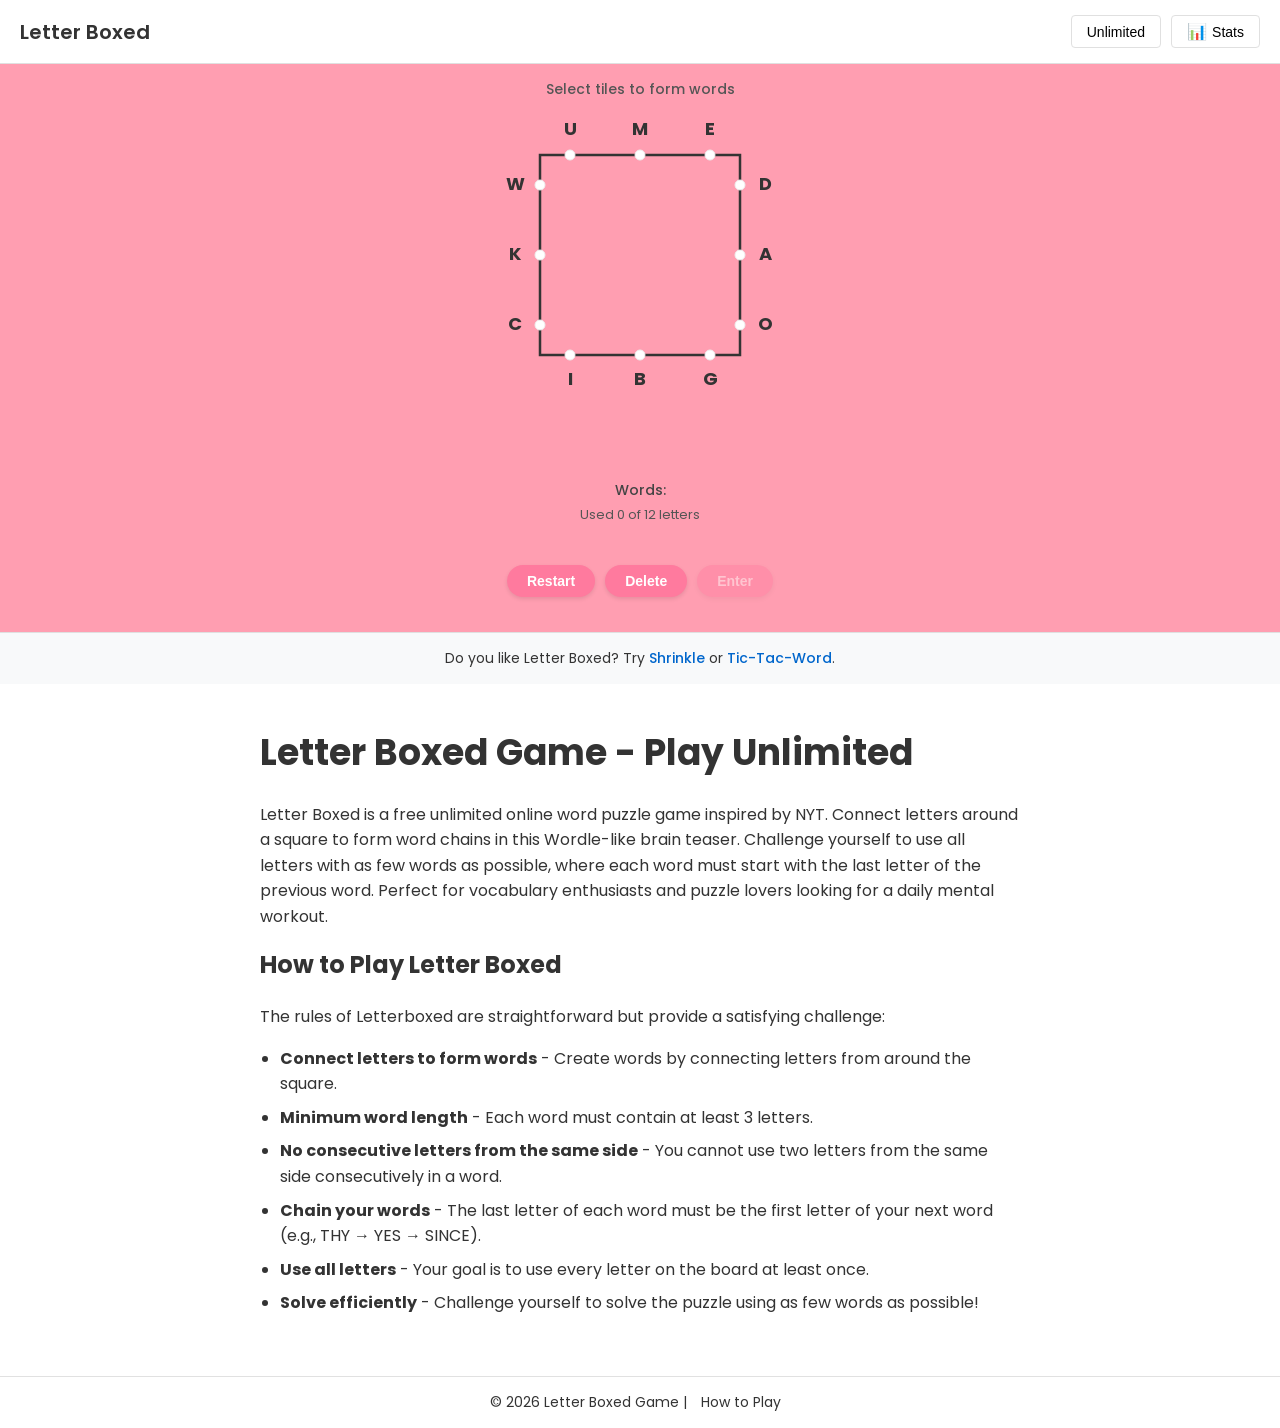
==== index.html @ 89d837ef "Initial commit" ====
<!DOCTYPE html><html lang="en"><head>
    <meta charset="UTF-8">
    <link rel="icon" type="image/svg+xml" href="www.letterboxedgame.com/favicon.svg">
    <meta name="viewport" content="width=device-width, initial-scale=1.0">
    <title>Letter Boxed Game - Play Unlimited</title>
    <meta name="description" content="Letter Boxed is a free unlimited online word puzzle game inspired by NYT. Connect letters around a square to form word chains in this Wordle-like brain teaser.">
    <link rel="preconnect" href="https://fonts.googleapis.com">
    <link rel="preconnect" href="https://fonts.gstatic.com" crossorigin="">
    <link href="https://fonts.googleapis.com/css2?family=Poppins:wght@400;500;600;700&display=swap" rel="stylesheet">
      <style>
      /* Letter Boxed Game - Comprehensive CSS */

:root {
  --pink-bg: #FF9EB1;
  --pink-button: #FF7A9E;
  --pink-button-hover: #FF6B93;
  --text-color: #333333;
  --link-color: #0066cc;
  --border-color: #e0e0e0;
  --green-score: #0eb16e;
  --blue-selected: #4A86E8;
  --green-used: #34A853;
}

* {
  margin: 0;
  padding: 0;
  box-sizing: border-box;
}

body {
  font-family: 'Poppins', sans-serif;
  min-height: 100vh;
  overflow-x: hidden;
  margin: 0;
  padding: 0;
}

#root {
  min-height: 500px;
}

.app-container {
  display: flex;
  flex-direction: column;
}

.main-content {
  display: flex;
  flex: 1;
  justify-content: center;
  background-color: var(--pink-bg);
}

.game-header {
  display: flex;
  justify-content: space-between;
  align-items: center;
  padding: 15px 20px;
  border-bottom: 1px solid var(--border-color);
  background-color: white;
}

.game-title {
  font-size: 20px;
  font-weight: 600;
  color: var(--text-color);
  margin: 0;
  text-decoration: none;
}

.header-controls {
  display: flex;
  gap: 10px;
}

.unlimited-btn {
  background-color: white;
  border: 1px solid var(--border-color);
  padding: 6px 15px;
  border-radius: 4px;
  font-size: 14px;
  cursor: pointer;
  transition: all 0.2s ease;
}

.unlimited-btn:hover {
  background-color: #f5f5f5;
}

.unlimited-btn.active {
  background-color: var(--pink-bg);
  border-color: var(--pink-bg);
  color: white;
}

.unlimited-btn.new-game {
  background-color: var(--blue-selected);
  border-color: var(--blue-selected);
  color: white;
}

.unlimited-btn.new-game:hover {
  background-color: #3A76D8;
}

.stats-btn {
  display: flex;
  align-items: center;
  gap: 5px;
}

.stats-icon {
  font-size: 16px;
}

.icon-btn {
  background-color: white;
  border: 1px solid var(--border-color);
  width: 36px;
  height: 36px;
  border-radius: 4px;
  display: flex;
  align-items: center;
  justify-content: center;
  cursor: pointer;
}

.streak-banner {
  display: flex;
  justify-content: center;
  gap: 40px;
  background-color: #F8F9FA;
  padding: 10px 20px;
  border-bottom: 1px solid var(--border-color);
}

.streak-item {
  display: flex;
  flex-direction: column;
  align-items: center;
}

.streak-label {
  font-size: 12px;
  color: #666;
}

.streak-value {
  font-size: 20px;
  font-weight: 600;
  color: var(--text-color);
}

.completed-banner {
  background-color: var(--green-used);
  color: white;
  padding: 12px 20px;
  text-align: center;
  display: flex;
  flex-direction: column;
  gap: 5px;
}

.completed-time {
  font-size: 14px;
  opacity: 0.8;
}

.score-banner {
  background-color: var(--green-score);
  color: white;
  padding: 15px 20px;
  display: flex;
  justify-content: space-between;
  align-items: center;
}

.score {
  font-size: 28px;
  font-weight: 700;
}

.score-text {
  font-size: 16px;
}

.game-container {
  width: 100%;
  max-width: 600px;
  margin: 0 auto;
  padding: 20px;
  display: flex;
  flex-direction: column;
  align-items: center;
}

.game-message {
  text-align: center;
  margin-bottom: 20px;
  font-size: 18px;
  color: var(--text-color);
  min-height: 27px;
}

.unlimited-indicator {
  font-size: 0.8em;
  color: var(--pink-bg);
  font-style: italic;
}

.current-word {
  text-align: center;
  font-size: 28px;
  font-weight: bold;
  margin: 15px 0;
  min-height: 42px;
  color: var(--blue-selected);
}

.words-section {
  margin: 20px 0;
  text-align: center;
}

.words-label {
  font-weight: 600;
  margin-bottom: 5px;
}

.words-list {
  margin-bottom: 10px;
  color: var(--text-color);
}

.letters-count {
  font-size: 14px;
  color: #666;
}

.game-controls {
  display: flex;
  justify-content: center;
  gap: 15px;
  margin-top: 25px;
}

.control-btn {
  padding: 8px 20px;
  border: none;
  border-radius: 4px;
  background-color: #F8F9FA;
  border: 1px solid #DDD;
  cursor: pointer;
  font-size: 14px;
  transition: all 0.2s ease;
}

.control-btn:hover {
  background-color: #EEEEEE;
}

.control-btn:active {
  background-color: #E2E2E2;
}

.control-btn:disabled {
  opacity: 0.4;
  cursor: not-allowed;
}

.game-board {
  display: flex;
  justify-content: center;
  align-items: center;
  margin: 0 auto;
  width: 280px;
  height: 280px;
}

.loading-container, .app-loading-container {
  display: flex;
  justify-content: center;
  align-items: center;
  height: 300px;
  flex-direction: column;
  gap: 20px;
}

.app-loading-container {
  width: 100%;
  height: 100%;
  min-height: 500px;
}

.loading-spinner {
  width: 40px;
  height: 40px;
  border: 4px solid rgba(255, 158, 177, 0.3);
  border-radius: 50%;
  border-top: 4px solid var(--pink-bg);
  animation: spin 1s linear infinite;
}

@keyframes spin {
  0% { transform: rotate(0deg); }
  100% { transform: rotate(360deg); }
}

.tutorial-overlay {
  position: fixed;
  top: 0;
  left: 0;
  right: 0;
  bottom: 0;
  background-color: rgba(0, 0, 0, 0.5);
  display: flex;
  justify-content: center;
  align-items: center;
  z-index: 1000;
}

.tutorial-dialog {
  background-color: white;
  border-radius: 10px;
  padding: 30px;
  width: 90%;
  max-width: 600px;
  max-height: 80vh;
  overflow-y: auto;
  position: relative;
  box-shadow: 0 5px 15px rgba(0, 0, 0, 0.3);
}

.close-tutorial {
  position: absolute;
  top: 15px;
  right: 15px;
  background: none;
  border: none;
  font-size: 24px;
  cursor: pointer;
  color: #666;
}

.close-tutorial:hover {
  color: #333;
}

.tutorial-dialog h2 {
  color: var(--text-color);
  margin-bottom: 20px;
  font-size: 24px;
}

.help-button {
  position: fixed;
  bottom: 20px;
  right: 20px;
  width: 50px;
  height: 50px;
  border-radius: 50%;
  background-color: var(--pink-button);
  color: white;
  display: flex;
  justify-content: center;
  align-items: center;
  font-size: 24px;
  cursor: pointer;
  box-shadow: 0 2px 5px rgba(0, 0, 0, 0.2);
  border: none;
  z-index: 100;
}

.help-button:hover {
  background-color: var(--pink-button-hover);
}

.seo-content {
  max-width: 800px;
  margin: 0 auto;
  padding: 40px 20px;
  line-height: 1.6;
  color: var(--text-color);
}

.seo-content h1, .seo-content h2 {
  margin-bottom: 20px;
}

.seo-content p {
  margin-bottom: 16px;
}

.seo-content ul {
  margin-bottom: 20px;
  padding-left: 20px;
}

.seo-content li {
  margin-bottom: 8px;
}

footer {
    color: var(--text-color);
    text-align: center;
    border-top: 1px solid #e1e1e1;
    padding: 15px 20px;
    font-family: 'Poppins', sans-serif;
    font-size: 14px;
}

footer a {
  color: var(--text-color);
  text-decoration: none;
  margin: 0 10px;
}

footer a:hover {
  text-decoration: underline;
}

@media (max-width: 768px) {
  .tutorial-dialog {
    width: 95%;
    padding: 20px;
  }
}

@media (max-width: 480px) {
  .game-header {
    padding: 10px 15px;
  }
  
  .game-title {
    font-size: 18px;
  }
  
  .unlimited-btn {
    padding: 5px 10px;
    font-size: 12px;
  }
  
  .streak-banner {
    gap: 20px;
    padding: 8px 10px;
  }
  
  .streak-value {
    font-size: 18px;
  }
  
  .game-container {
    padding: 10px;
  }
  
  .game-message {
    font-size: 16px;
  }
  
  .current-word {
    font-size: 24px;
  }
  
  .control-btn {
    padding: 6px 15px;
    font-size: 13px;
  }
}
.main-title{
  font-size:36px;
}

.shrinkle-promotion {
  width: 100%;
  background-color: #f8f9fa;
  border-top: 1px solid var(--border-color);
  padding: 15px 20px;
  text-align: center;
  font-size: 14px;
  color: var(--text-color);
}

.shrinkle-promotion a {
  color: var(--link-color);
  text-decoration: none;
  font-weight: 500;
}

.shrinkle-promotion a:hover {
  text-decoration: underline;
}
    </style>

    <link rel="stylesheet" href="a.pub.network/letterboxedgame-com/cls.css">
    <script type="module" crossorigin="" src="www.letterboxedgame.com/assets/index-CvgkJ5vK.js"></script>
    <link rel="stylesheet" crossorigin="" href="www.letterboxedgame.com/assets/index-DdfU8E2y.css">
  </head>
  <body>

    <header class="game-header">
      <a class="game-title" href="#">Letter Boxed</a>
      <div class="header-controls">
        <button id="unlimited-btn" class="unlimited-btn">Unlimited</button>
        <button id="stats-btn" class="unlimited-btn stats-btn">
          <span class="stats-icon">📊</span> Stats
        </button>
      </div>
    </header>
    
    <!-- React app container -->
    <div id="root"></div>
    
    <section class="seo-content">
      <h1 class="main-title">Letter Boxed Game - Play Unlimited</h1>
      <p class="main-paragraph">Letter Boxed is a free unlimited online word puzzle game inspired by NYT. Connect letters around a square to form word chains in this Wordle-like brain teaser. Challenge yourself to use all letters with as few words as possible, where each word must start with the last letter of the previous word. Perfect for vocabulary enthusiasts and puzzle lovers looking for a daily mental workout.</p>
      
      <h2>How to Play Letter Boxed</h2>
      
      <p>The rules of Letterboxed are straightforward but provide a satisfying challenge:</p>
      
      <ul>
        <li><strong>Connect letters to form words</strong> - Create words by connecting letters from around the square.</li>
        <li><strong>Minimum word length</strong> - Each word must contain at least 3 letters.</li>
        <li><strong>No consecutive letters from the same side</strong> - You cannot use two letters from the same side consecutively in a word.</li>
        <li><strong>Chain your words</strong> - The last letter of each word must be the first letter of your next word (e.g., THY → YES → SINCE).</li>
        <li><strong>Use all letters</strong> - Your goal is to use every letter on the board at least once.</li>
        <li><strong>Solve efficiently</strong> - Challenge yourself to solve the puzzle using as few words as possible!</li>
      </ul>
      
    </section>
    
    <footer>
      © 2026 Letter Boxed Game | <a href="#" onclick="document.querySelector('.help-button').click(); return false;">How to Play</a>
    </footer>
    
    <script>
      document.addEventListener('DOMContentLoaded', function() {
        const unlimitedBtn = document.getElementById('unlimited-btn');
        const statsBtn = document.getElementById('stats-btn');
        
        const urlParams = new URLSearchParams(window.location.search);
        const mode = urlParams.get('mode');
        
        if (mode === 'unlimited') {
          unlimitedBtn.classList.add('active');
          unlimitedBtn.textContent = 'Daily';
        }
        
        unlimitedBtn.addEventListener('click', function() {
          if (mode === 'unlimited') {
            window.location.href = 'index.html';
          } else {
            const gameId = Math.floor(Math.random() * 1000000).toString();
            window.location.href = `index.html?mode=unlimited&gameId=${gameId}`;
          }
        });
        
        statsBtn.addEventListener('click', function() {
          const event = new CustomEvent('showStats');
          window.dispatchEvent(event);
        });
      });
    </script>
  
</body></html>
---- a.pub.network/letterboxedgame-com/cls.css ----
body {
	--fsAddBuffer: 22px;
}
[id='letterboxedgame-com_incontent_below_buttons'] {
	display: flex;
	align-items: center;
	justify-content: center;
	flex-direction: column;
	min-height: calc(var(--height) + var(--fsAddBuffer));
	height: calc(var(--height) + var(--fsAddBuffer));
	width: 100%;
}
[id='letterboxedgame-com_incontent_below_buttons'] {
		--height: 280px;
}
@media only screen and (min-width: 768px) {
	[id='letterboxedgame-com_incontent_below_buttons'] {
		--height: 280px;
	}
}
---- www.letterboxedgame.com/assets/index-DdfU8E2y.css ----
.game-container{display:flex;flex-direction:column;align-items:center;width:100%;max-width:500px;margin:0 auto;padding:0 0 20px}.game-message{margin:15px 0;text-align:center;font-weight:500;color:#555;font-size:14px;min-height:20px}.game-board{position:relative;width:280px;height:280px;margin-bottom:15px}.current-word{font-size:24px;font-weight:700;margin:10px 0;text-align:center;min-height:30px;color:var(--text-color)}.words-section{margin-bottom:15px;text-align:center;color:#444}.words-label{margin-bottom:4px;font-weight:500;font-size:14px}.words-list{margin-bottom:4px;font-size:14px}.letters-count{font-size:13px;color:#555}.game-controls{display:flex;justify-content:center;gap:10px;margin-bottom:15px}.control-btn{padding:8px 20px;background-color:var(--pink-button);border:none;border-radius:20px;font-weight:600;font-size:14px;cursor:pointer;color:#fff;box-shadow:0 2px 4px #0000001a;transition:background-color .2s}.control-btn:hover{background-color:var(--pink-button-hover)}.loading-container{display:flex;justify-content:center;align-items:center;height:100%;flex-direction:column;gap:20px;padding:30px}.loading-spinner{border:4px solid rgba(255,255,255,.3);border-radius:50%;border-top:4px solid var(--pink-button);width:40px;height:40px;animation:spin 1s linear infinite}@keyframes spin{0%{transform:rotate(0)}to{transform:rotate(360deg)}}@media (max-height: 700px){.game-board{width:240px;height:240px;margin-bottom:10px}.current-word{margin:8px 0;min-height:24px}.control-btn{padding:6px 15px}}@media (max-height: 600px){.game-board{width:220px;height:220px;margin-bottom:8px}.game-message{margin:10px 0}}.stats-overlay{position:fixed;top:0;left:0;right:0;bottom:0;background-color:#00000080;display:flex;justify-content:center;align-items:center;z-index:1000}.stats-dialog{background-color:#fff;border-radius:10px;padding:30px;width:90%;max-width:500px;max-height:80vh;overflow-y:auto;position:relative;box-shadow:0 5px 15px #0000004d}.close-stats{position:absolute;top:15px;right:15px;background:none;border:none;font-size:24px;cursor:pointer;color:#666}.close-stats:hover{color:#333}.stats-dialog h2{color:var(--text-color);margin-bottom:20px;font-size:24px;text-align:center}.stats-dialog h3{color:var(--text-color);margin:25px 0 15px;font-size:18px;text-align:center}.stats-summary{display:flex;justify-content:space-between;gap:10px;margin:25px 0}.stats-item{flex:1;display:flex;flex-direction:column;align-items:center;text-align:center}.stats-value{font-size:28px;font-weight:700;color:var(--text-color);margin-bottom:5px}.stats-label{font-size:12px;color:#666}.game-history{width:100%;margin-top:15px}.history-table{width:100%;border-collapse:collapse}.history-table th{padding:8px;text-align:left;border-bottom:1px solid #ddd;font-weight:600;color:#444}.history-table td{padding:8px;border-bottom:1px solid #eee}.no-games{padding:20px;text-align:center;color:#666;font-style:italic}.stats-btn{display:flex;align-items:center;gap:5px}.stats-icon{font-size:16px}@media (max-width: 480px){.stats-dialog{width:95%;padding:20px 15px}.stats-summary{flex-wrap:wrap}.stats-item{flex-basis:50%;margin-bottom:15px}.stats-value{font-size:24px}.history-table th,.history-table td{padding:6px;font-size:14px}}
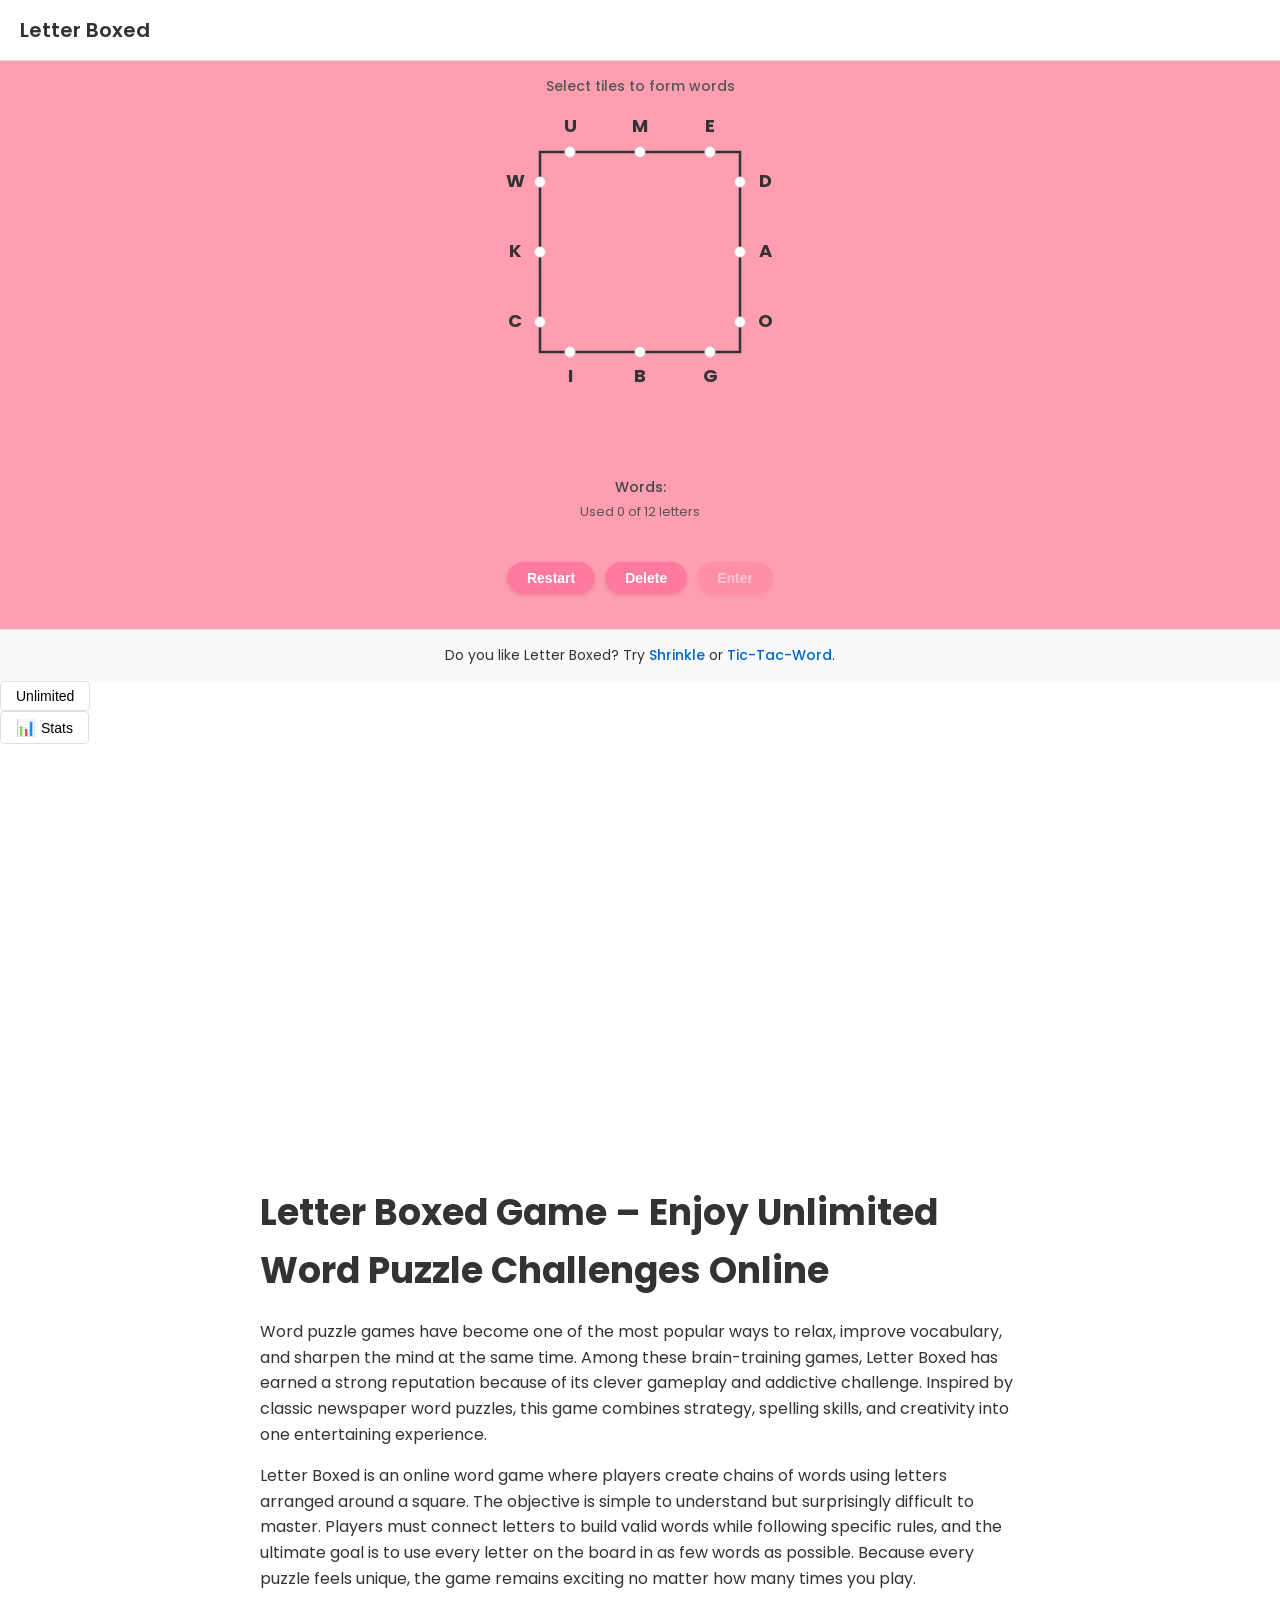
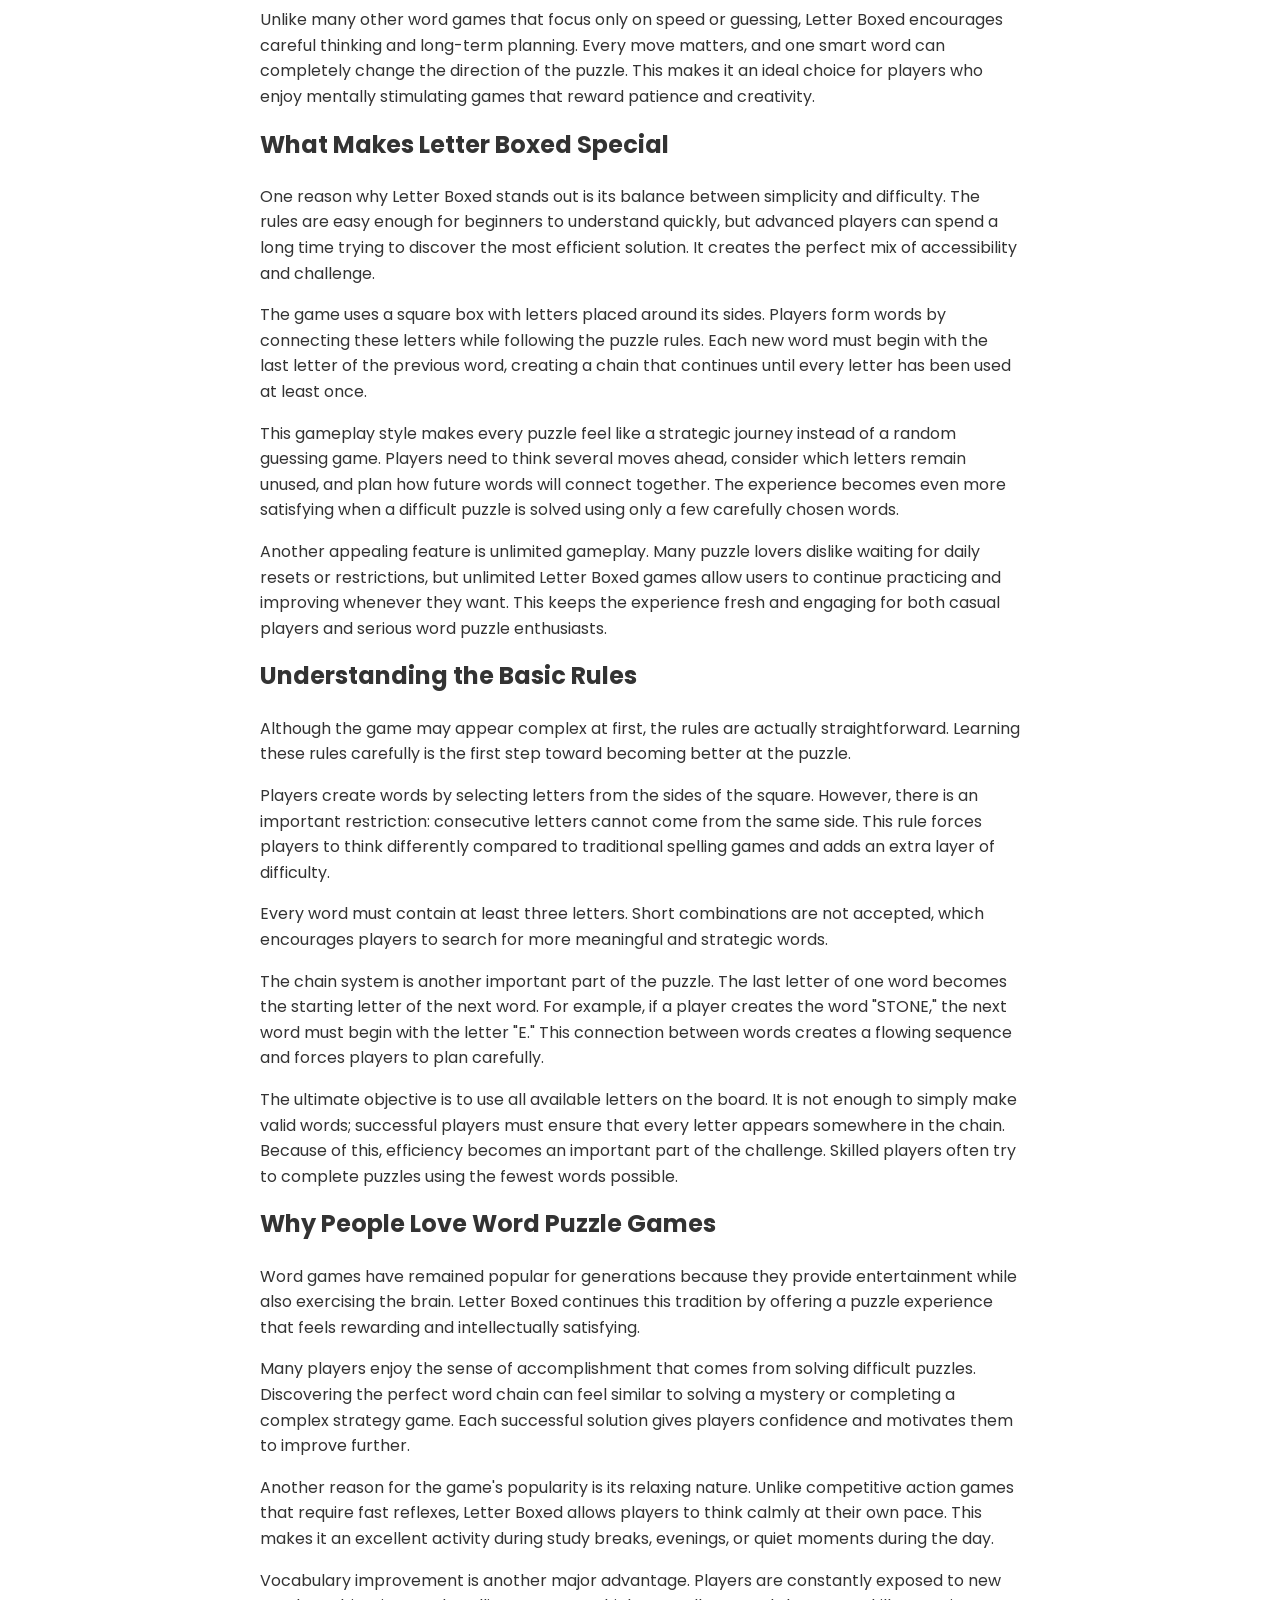
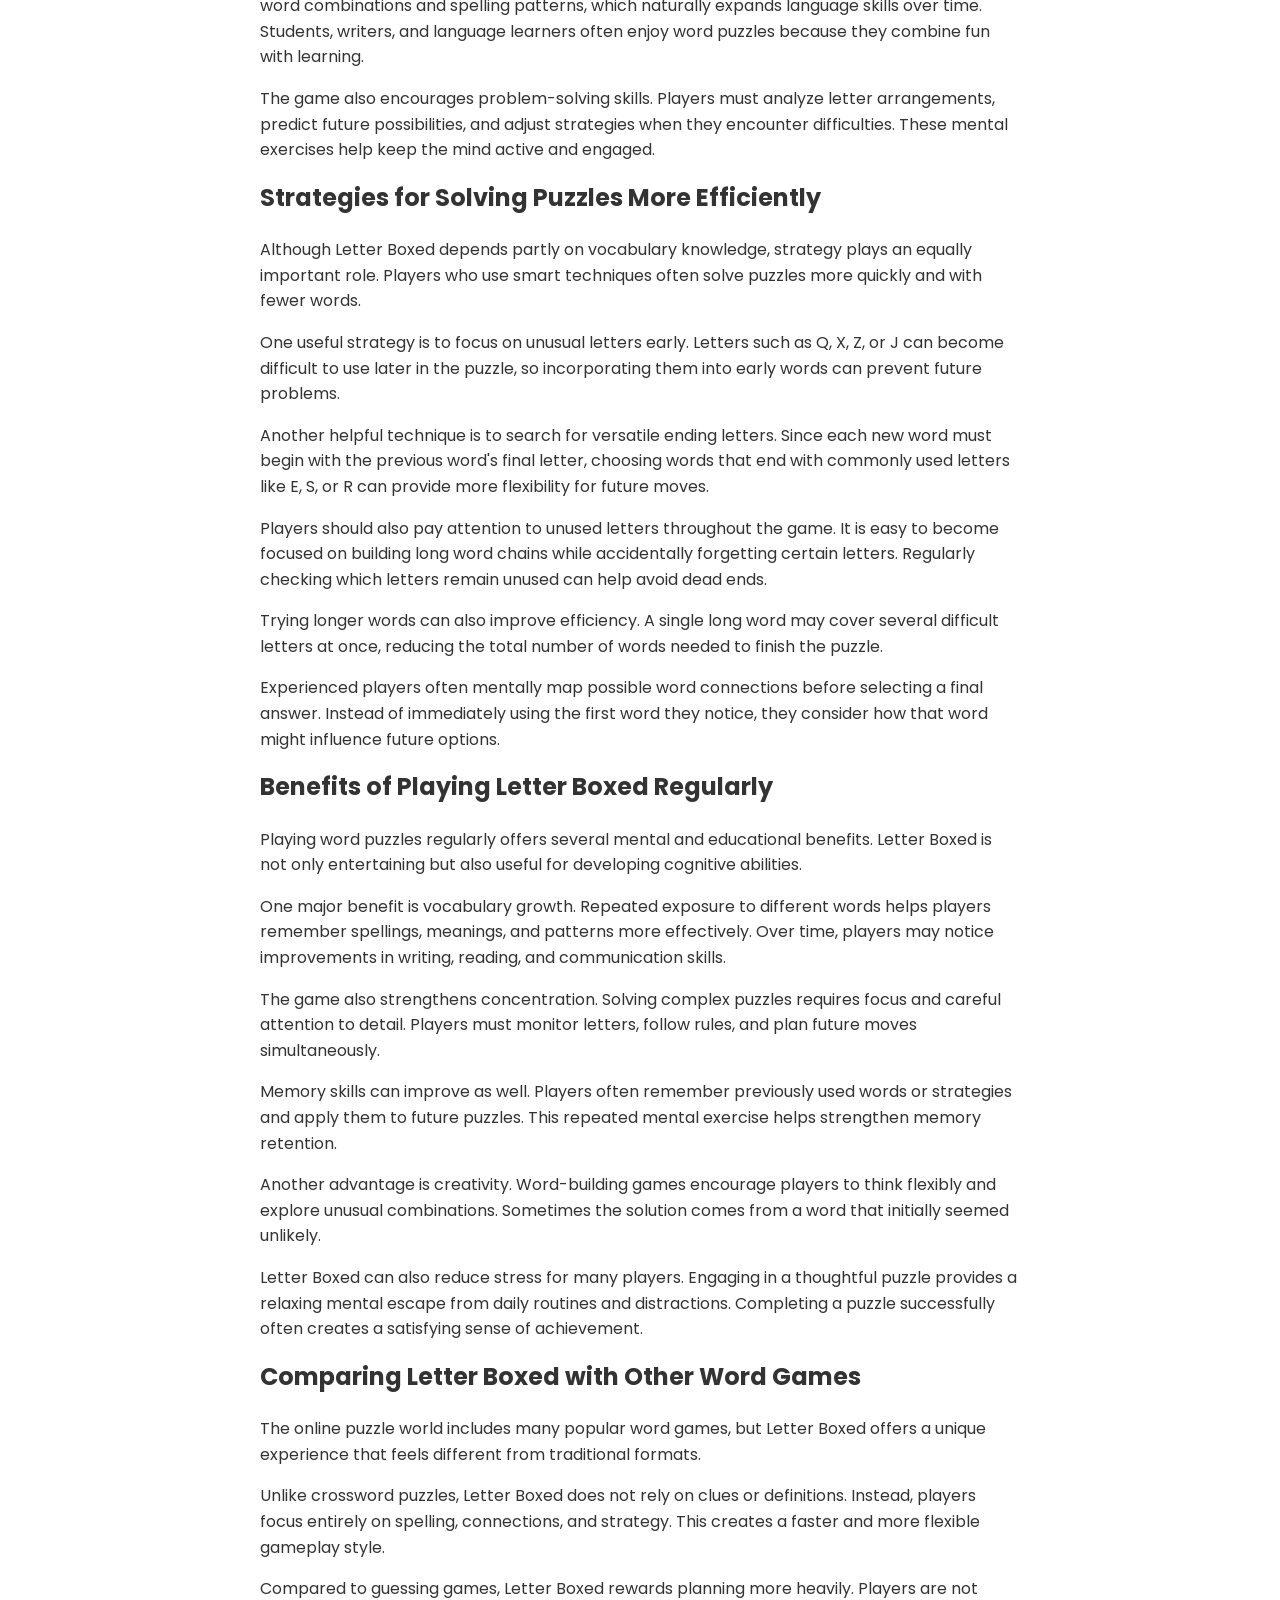
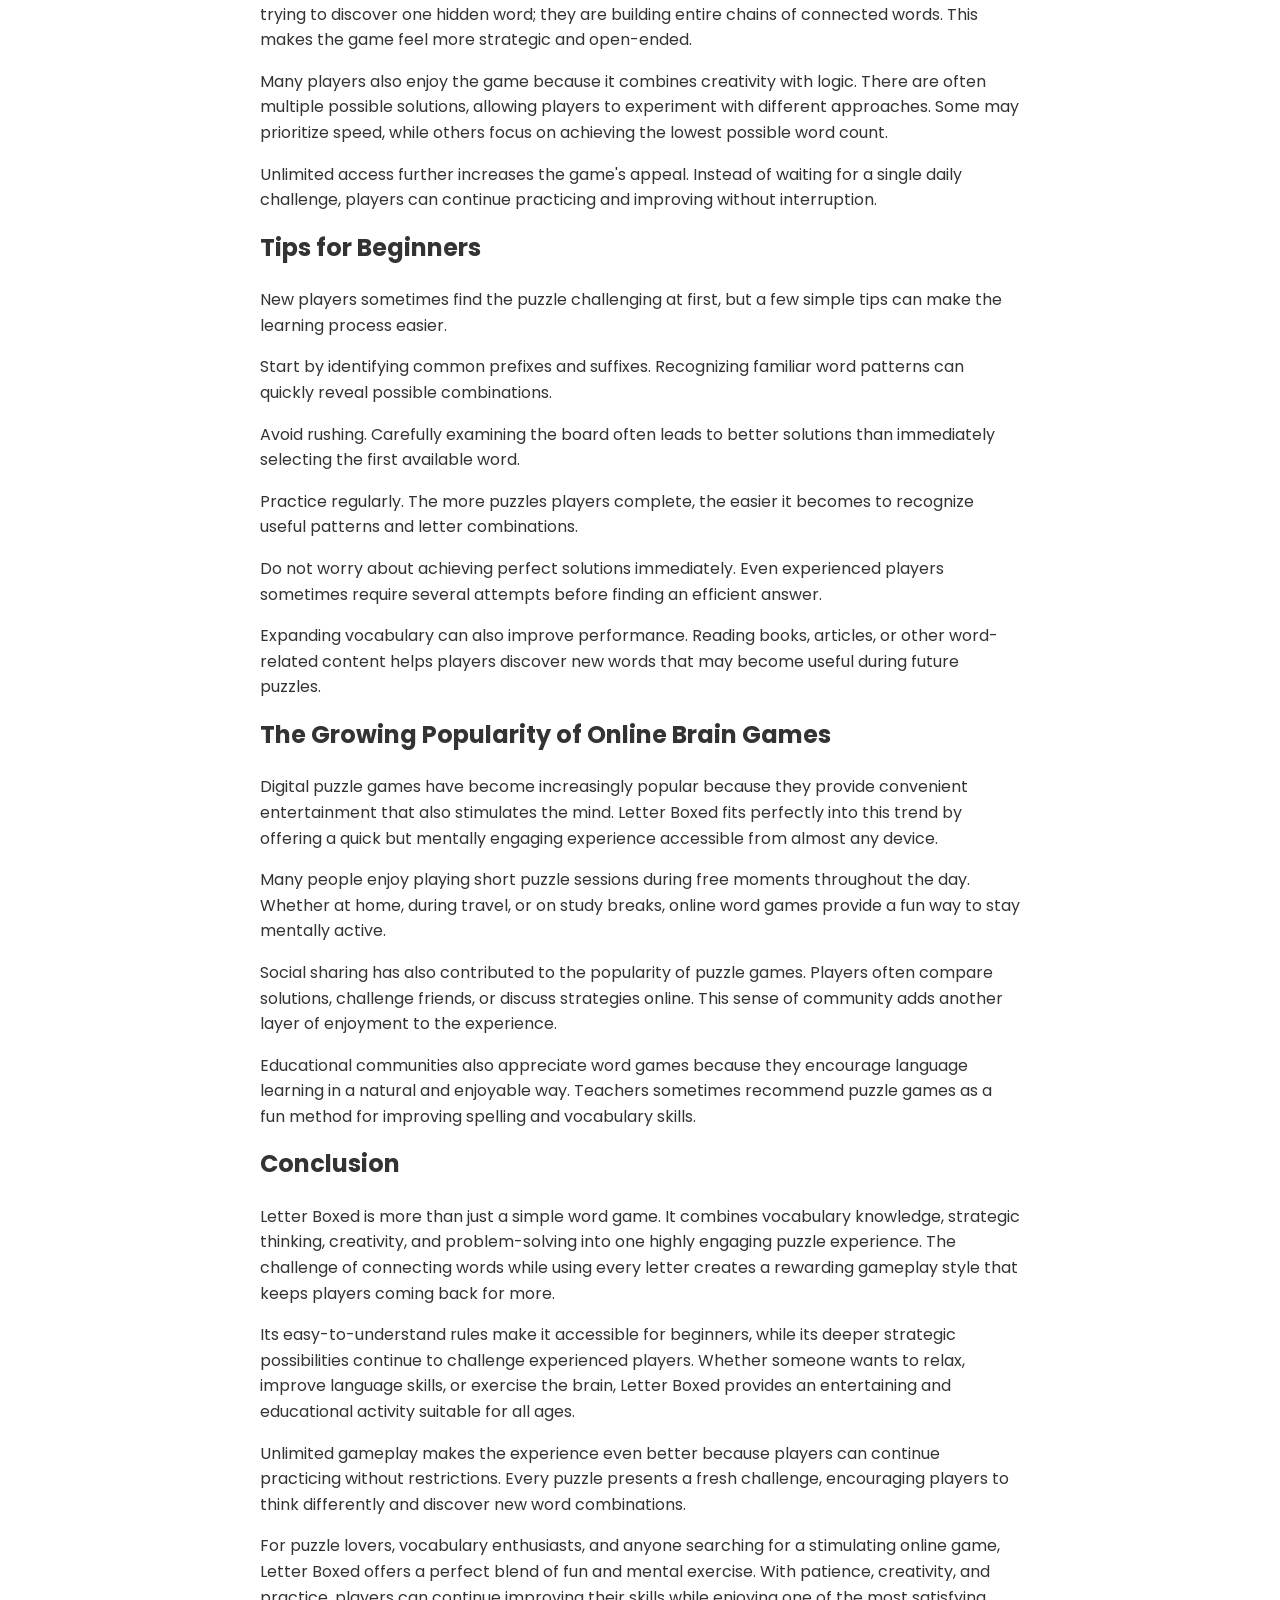
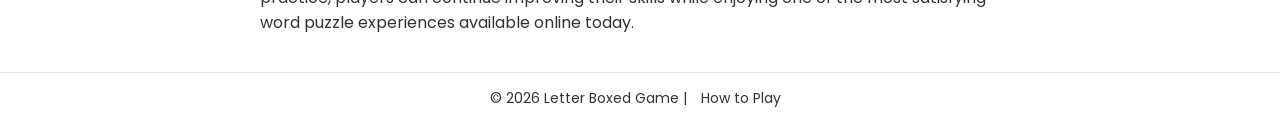
==== commit b5acc699: "Remove buttons from header, adjust spacing with -80px margin, and keep long article" ====
--- a/index.html
+++ b/index.html
@@ -378,8 +378,8 @@
 
 .seo-content {
   max-width: 800px;
-  margin: 0 auto;
-  padding: 40px 20px;
+  margin: -80px auto 0;
+  padding: 20px 20px;
   line-height: 1.6;
   color: var(--text-color);
 }
@@ -500,7 +500,10 @@
 
     <header class="game-header">
       <a class="game-title" href="#">Letter Boxed</a>
-      <div class="header-controls">
+    </header>
+    
+    <!-- React app container -->
+    <div id="root"></div>
         <button id="unlimited-btn" class="unlimited-btn">Unlimited</button>
         <button id="stats-btn" class="unlimited-btn stats-btn">
           <span class="stats-icon">📊</span> Stats
@@ -512,22 +515,73 @@
     <div id="root"></div>
     
     <section class="seo-content">
-      <h1 class="main-title">Letter Boxed Game - Play Unlimited</h1>
-      <p class="main-paragraph">Letter Boxed is a free unlimited online word puzzle game inspired by NYT. Connect letters around a square to form word chains in this Wordle-like brain teaser. Challenge yourself to use all letters with as few words as possible, where each word must start with the last letter of the previous word. Perfect for vocabulary enthusiasts and puzzle lovers looking for a daily mental workout.</p>
-      
-      <h2>How to Play Letter Boxed</h2>
-      
-      <p>The rules of Letterboxed are straightforward but provide a satisfying challenge:</p>
-      
-      <ul>
-        <li><strong>Connect letters to form words</strong> - Create words by connecting letters from around the square.</li>
-        <li><strong>Minimum word length</strong> - Each word must contain at least 3 letters.</li>
-        <li><strong>No consecutive letters from the same side</strong> - You cannot use two letters from the same side consecutively in a word.</li>
-        <li><strong>Chain your words</strong> - The last letter of each word must be the first letter of your next word (e.g., THY → YES → SINCE).</li>
-        <li><strong>Use all letters</strong> - Your goal is to use every letter on the board at least once.</li>
-        <li><strong>Solve efficiently</strong> - Challenge yourself to solve the puzzle using as few words as possible!</li>
-      </ul>
-      
+      <h1 class="main-title">Letter Boxed Game – Enjoy Unlimited Word Puzzle Challenges Online</h1>
+      <p>Word puzzle games have become one of the most popular ways to relax, improve vocabulary, and sharpen the mind at the same time. Among these brain-training games, Letter Boxed has earned a strong reputation because of its clever gameplay and addictive challenge. Inspired by classic newspaper word puzzles, this game combines strategy, spelling skills, and creativity into one entertaining experience.</p>
+      <p>Letter Boxed is an online word game where players create chains of words using letters arranged around a square. The objective is simple to understand but surprisingly difficult to master. Players must connect letters to build valid words while following specific rules, and the ultimate goal is to use every letter on the board in as few words as possible. Because every puzzle feels unique, the game remains exciting no matter how many times you play.</p>
+      <p>Unlike many other word games that focus only on speed or guessing, Letter Boxed encourages careful thinking and long-term planning. Every move matters, and one smart word can completely change the direction of the puzzle. This makes it an ideal choice for players who enjoy mentally stimulating games that reward patience and creativity.</p>
+      
+      <h2>What Makes Letter Boxed Special</h2>
+      <p>One reason why Letter Boxed stands out is its balance between simplicity and difficulty. The rules are easy enough for beginners to understand quickly, but advanced players can spend a long time trying to discover the most efficient solution. It creates the perfect mix of accessibility and challenge.</p>
+      <p>The game uses a square box with letters placed around its sides. Players form words by connecting these letters while following the puzzle rules. Each new word must begin with the last letter of the previous word, creating a chain that continues until every letter has been used at least once.</p>
+      <p>This gameplay style makes every puzzle feel like a strategic journey instead of a random guessing game. Players need to think several moves ahead, consider which letters remain unused, and plan how future words will connect together. The experience becomes even more satisfying when a difficult puzzle is solved using only a few carefully chosen words.</p>
+      <p>Another appealing feature is unlimited gameplay. Many puzzle lovers dislike waiting for daily resets or restrictions, but unlimited Letter Boxed games allow users to continue practicing and improving whenever they want. This keeps the experience fresh and engaging for both casual players and serious word puzzle enthusiasts.</p>
+      
+      <h2>Understanding the Basic Rules</h2>
+      <p>Although the game may appear complex at first, the rules are actually straightforward. Learning these rules carefully is the first step toward becoming better at the puzzle.</p>
+      <p>Players create words by selecting letters from the sides of the square. However, there is an important restriction: consecutive letters cannot come from the same side. This rule forces players to think differently compared to traditional spelling games and adds an extra layer of difficulty.</p>
+      <p>Every word must contain at least three letters. Short combinations are not accepted, which encourages players to search for more meaningful and strategic words.</p>
+      <p>The chain system is another important part of the puzzle. The last letter of one word becomes the starting letter of the next word. For example, if a player creates the word "STONE," the next word must begin with the letter "E." This connection between words creates a flowing sequence and forces players to plan carefully.</p>
+      <p>The ultimate objective is to use all available letters on the board. It is not enough to simply make valid words; successful players must ensure that every letter appears somewhere in the chain. Because of this, efficiency becomes an important part of the challenge. Skilled players often try to complete puzzles using the fewest words possible.</p>
+      
+      <h2>Why People Love Word Puzzle Games</h2>
+      <p>Word games have remained popular for generations because they provide entertainment while also exercising the brain. Letter Boxed continues this tradition by offering a puzzle experience that feels rewarding and intellectually satisfying.</p>
+      <p>Many players enjoy the sense of accomplishment that comes from solving difficult puzzles. Discovering the perfect word chain can feel similar to solving a mystery or completing a complex strategy game. Each successful solution gives players confidence and motivates them to improve further.</p>
+      <p>Another reason for the game's popularity is its relaxing nature. Unlike competitive action games that require fast reflexes, Letter Boxed allows players to think calmly at their own pace. This makes it an excellent activity during study breaks, evenings, or quiet moments during the day.</p>
+      <p>Vocabulary improvement is another major advantage. Players are constantly exposed to new word combinations and spelling patterns, which naturally expands language skills over time. Students, writers, and language learners often enjoy word puzzles because they combine fun with learning.</p>
+      <p>The game also encourages problem-solving skills. Players must analyze letter arrangements, predict future possibilities, and adjust strategies when they encounter difficulties. These mental exercises help keep the mind active and engaged.</p>
+      
+      <h2>Strategies for Solving Puzzles More Efficiently</h2>
+      <p>Although Letter Boxed depends partly on vocabulary knowledge, strategy plays an equally important role. Players who use smart techniques often solve puzzles more quickly and with fewer words.</p>
+      <p>One useful strategy is to focus on unusual letters early. Letters such as Q, X, Z, or J can become difficult to use later in the puzzle, so incorporating them into early words can prevent future problems.</p>
+      <p>Another helpful technique is to search for versatile ending letters. Since each new word must begin with the previous word's final letter, choosing words that end with commonly used letters like E, S, or R can provide more flexibility for future moves.</p>
+      <p>Players should also pay attention to unused letters throughout the game. It is easy to become focused on building long word chains while accidentally forgetting certain letters. Regularly checking which letters remain unused can help avoid dead ends.</p>
+      <p>Trying longer words can also improve efficiency. A single long word may cover several difficult letters at once, reducing the total number of words needed to finish the puzzle.</p>
+      <p>Experienced players often mentally map possible word connections before selecting a final answer. Instead of immediately using the first word they notice, they consider how that word might influence future options.</p>
+      
+      <h2>Benefits of Playing Letter Boxed Regularly</h2>
+      <p>Playing word puzzles regularly offers several mental and educational benefits. Letter Boxed is not only entertaining but also useful for developing cognitive abilities.</p>
+      <p>One major benefit is vocabulary growth. Repeated exposure to different words helps players remember spellings, meanings, and patterns more effectively. Over time, players may notice improvements in writing, reading, and communication skills.</p>
+      <p>The game also strengthens concentration. Solving complex puzzles requires focus and careful attention to detail. Players must monitor letters, follow rules, and plan future moves simultaneously.</p>
+      <p>Memory skills can improve as well. Players often remember previously used words or strategies and apply them to future puzzles. This repeated mental exercise helps strengthen memory retention.</p>
+      <p>Another advantage is creativity. Word-building games encourage players to think flexibly and explore unusual combinations. Sometimes the solution comes from a word that initially seemed unlikely.</p>
+      <p>Letter Boxed can also reduce stress for many players. Engaging in a thoughtful puzzle provides a relaxing mental escape from daily routines and distractions. Completing a puzzle successfully often creates a satisfying sense of achievement.</p>
+      
+      <h2>Comparing Letter Boxed with Other Word Games</h2>
+      <p>The online puzzle world includes many popular word games, but Letter Boxed offers a unique experience that feels different from traditional formats.</p>
+      <p>Unlike crossword puzzles, Letter Boxed does not rely on clues or definitions. Instead, players focus entirely on spelling, connections, and strategy. This creates a faster and more flexible gameplay style.</p>
+      <p>Compared to guessing games, Letter Boxed rewards planning more heavily. Players are not trying to discover one hidden word; they are building entire chains of connected words. This makes the game feel more strategic and open-ended.</p>
+      <p>Many players also enjoy the game because it combines creativity with logic. There are often multiple possible solutions, allowing players to experiment with different approaches. Some may prioritize speed, while others focus on achieving the lowest possible word count.</p>
+      <p>Unlimited access further increases the game's appeal. Instead of waiting for a single daily challenge, players can continue practicing and improving without interruption.</p>
+      
+      <h2>Tips for Beginners</h2>
+      <p>New players sometimes find the puzzle challenging at first, but a few simple tips can make the learning process easier.</p>
+      <p>Start by identifying common prefixes and suffixes. Recognizing familiar word patterns can quickly reveal possible combinations.</p>
+      <p>Avoid rushing. Carefully examining the board often leads to better solutions than immediately selecting the first available word.</p>
+      <p>Practice regularly. The more puzzles players complete, the easier it becomes to recognize useful patterns and letter combinations.</p>
+      <p>Do not worry about achieving perfect solutions immediately. Even experienced players sometimes require several attempts before finding an efficient answer.</p>
+      <p>Expanding vocabulary can also improve performance. Reading books, articles, or other word-related content helps players discover new words that may become useful during future puzzles.</p>
+      
+      <h2>The Growing Popularity of Online Brain Games</h2>
+      <p>Digital puzzle games have become increasingly popular because they provide convenient entertainment that also stimulates the mind. Letter Boxed fits perfectly into this trend by offering a quick but mentally engaging experience accessible from almost any device.</p>
+      <p>Many people enjoy playing short puzzle sessions during free moments throughout the day. Whether at home, during travel, or on study breaks, online word games provide a fun way to stay mentally active.</p>
+      <p>Social sharing has also contributed to the popularity of puzzle games. Players often compare solutions, challenge friends, or discuss strategies online. This sense of community adds another layer of enjoyment to the experience.</p>
+      <p>Educational communities also appreciate word games because they encourage language learning in a natural and enjoyable way. Teachers sometimes recommend puzzle games as a fun method for improving spelling and vocabulary skills.</p>
+      
+      <h2>Conclusion</h2>
+      <p>Letter Boxed is more than just a simple word game. It combines vocabulary knowledge, strategic thinking, creativity, and problem-solving into one highly engaging puzzle experience. The challenge of connecting words while using every letter creates a rewarding gameplay style that keeps players coming back for more.</p>
+      <p>Its easy-to-understand rules make it accessible for beginners, while its deeper strategic possibilities continue to challenge experienced players. Whether someone wants to relax, improve language skills, or exercise the brain, Letter Boxed provides an entertaining and educational activity suitable for all ages.</p>
+      <p>Unlimited gameplay makes the experience even better because players can continue practicing without restrictions. Every puzzle presents a fresh challenge, encouraging players to think differently and discover new word combinations.</p>
+      <p>For puzzle lovers, vocabulary enthusiasts, and anyone searching for a stimulating online game, Letter Boxed offers a perfect blend of fun and mental exercise. With patience, creativity, and practice, players can continue improving their skills while enjoying one of the most satisfying word puzzle experiences available online today.</p>
     </section>
     
     <footer>
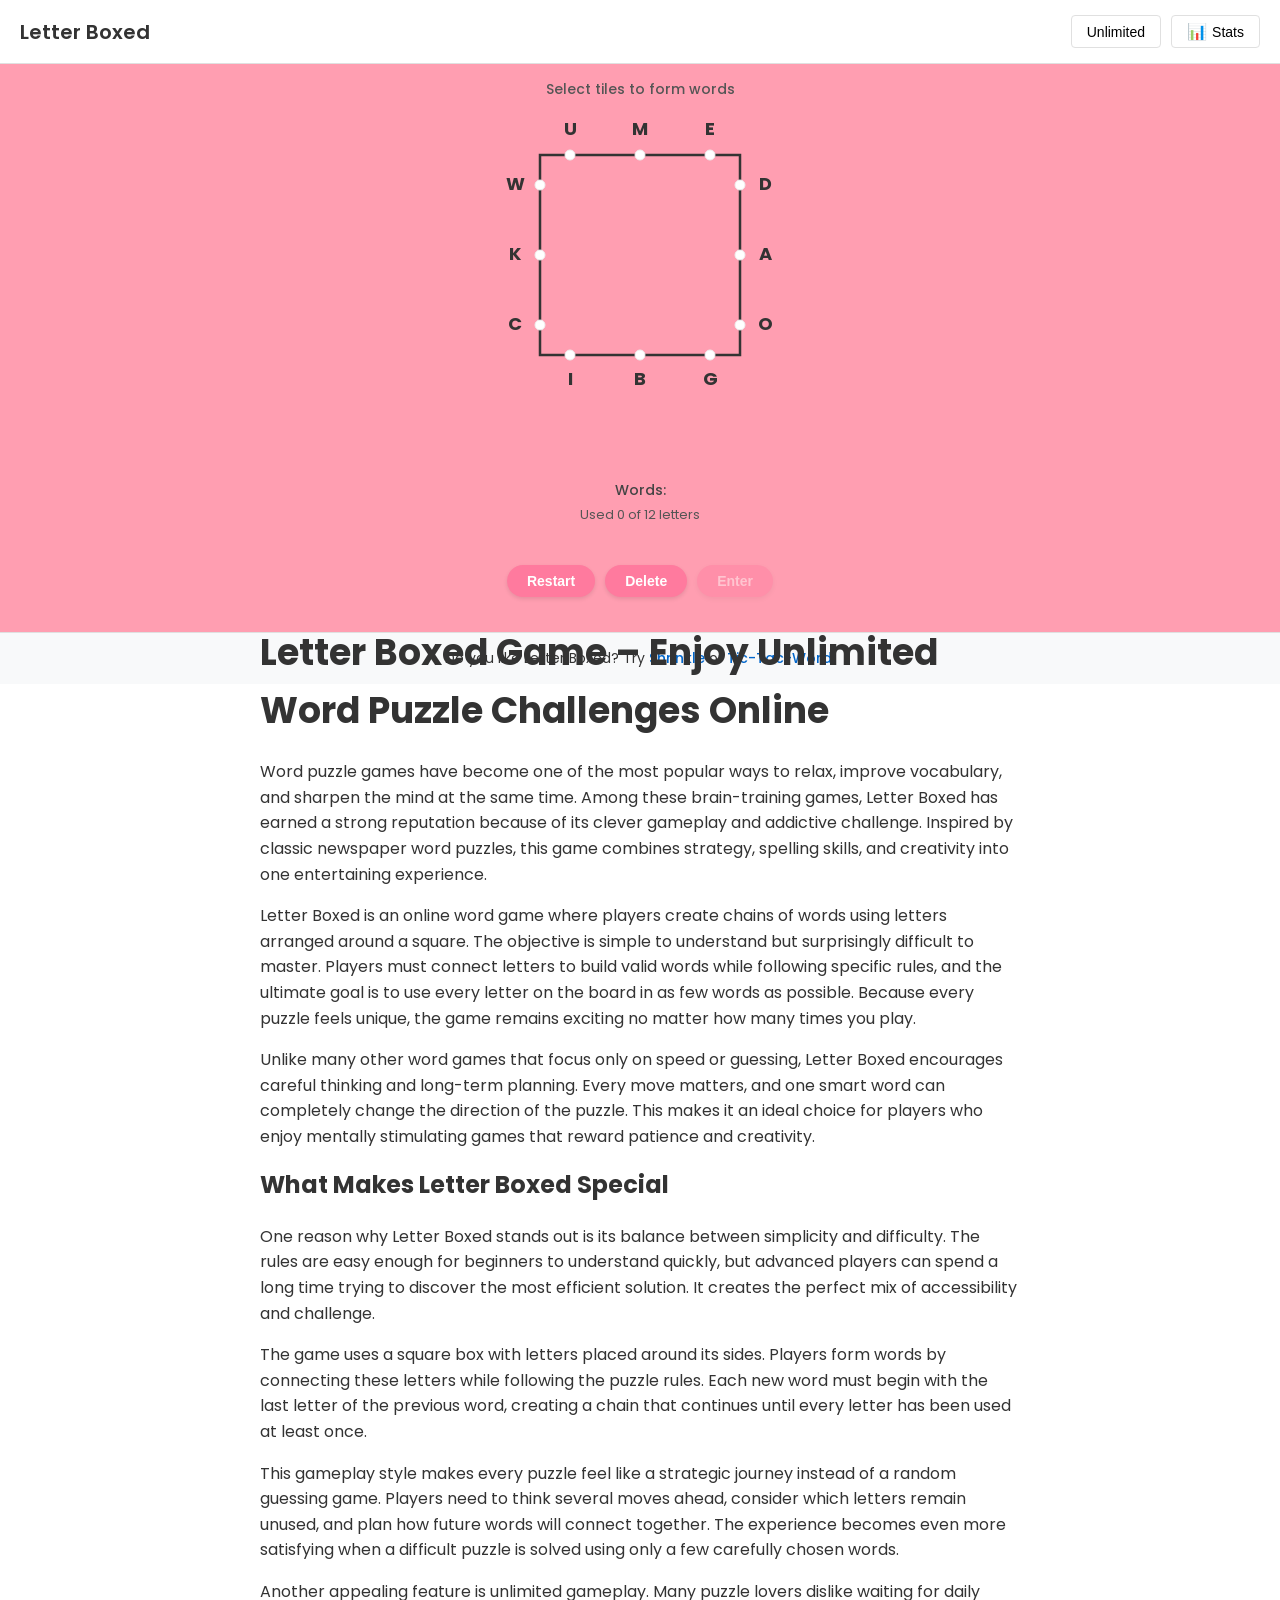
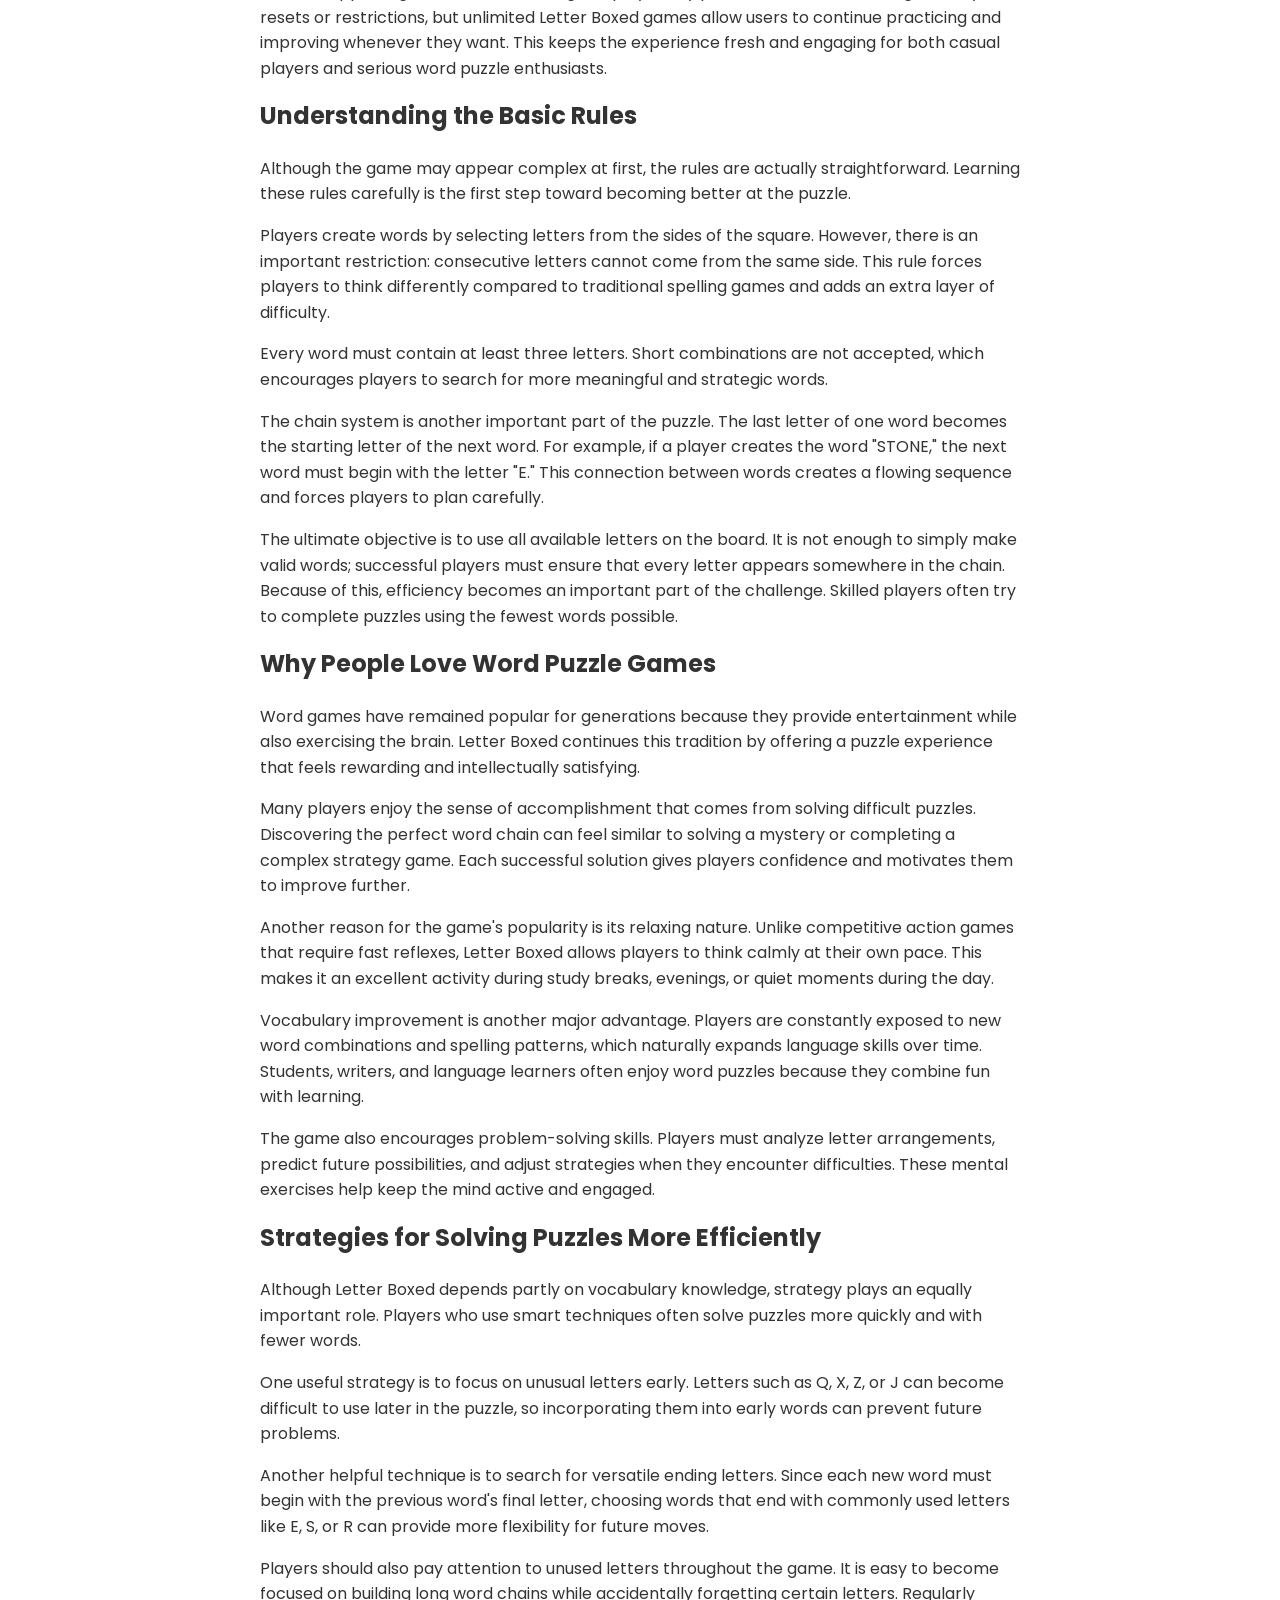
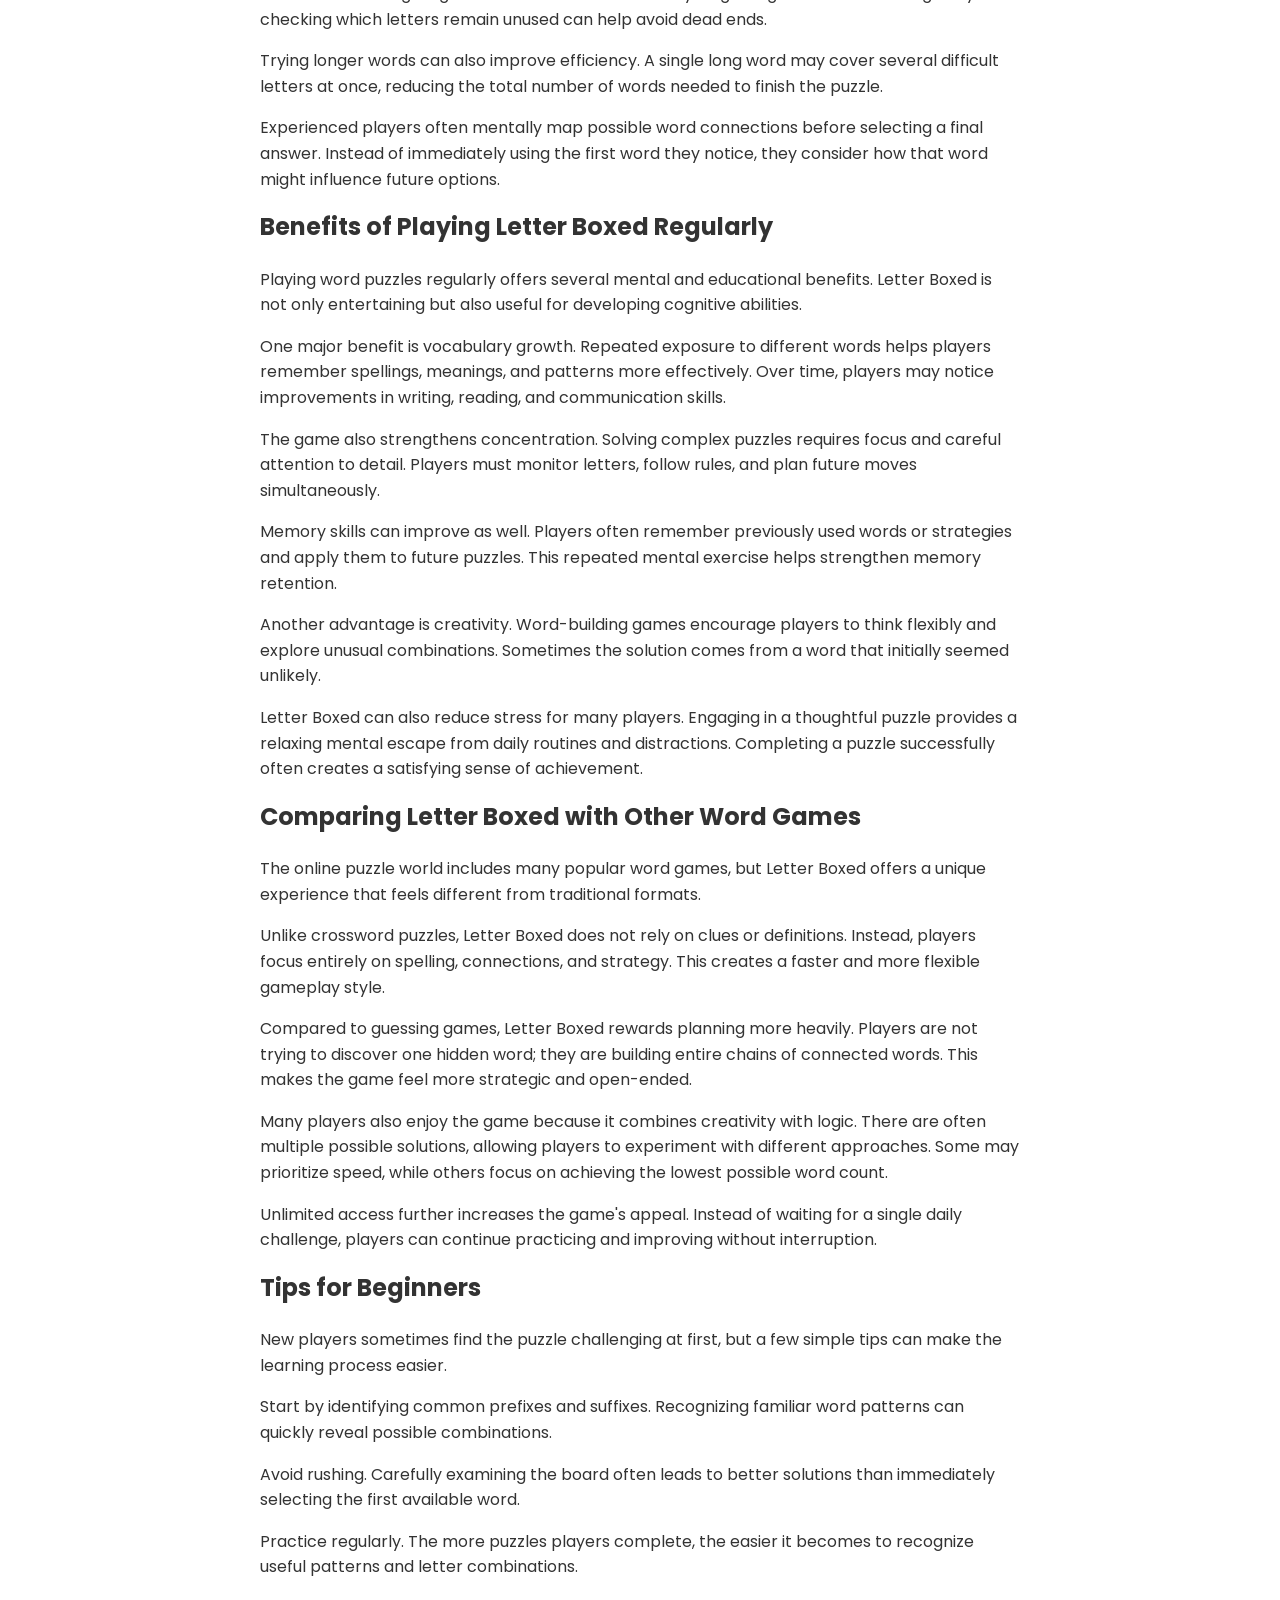
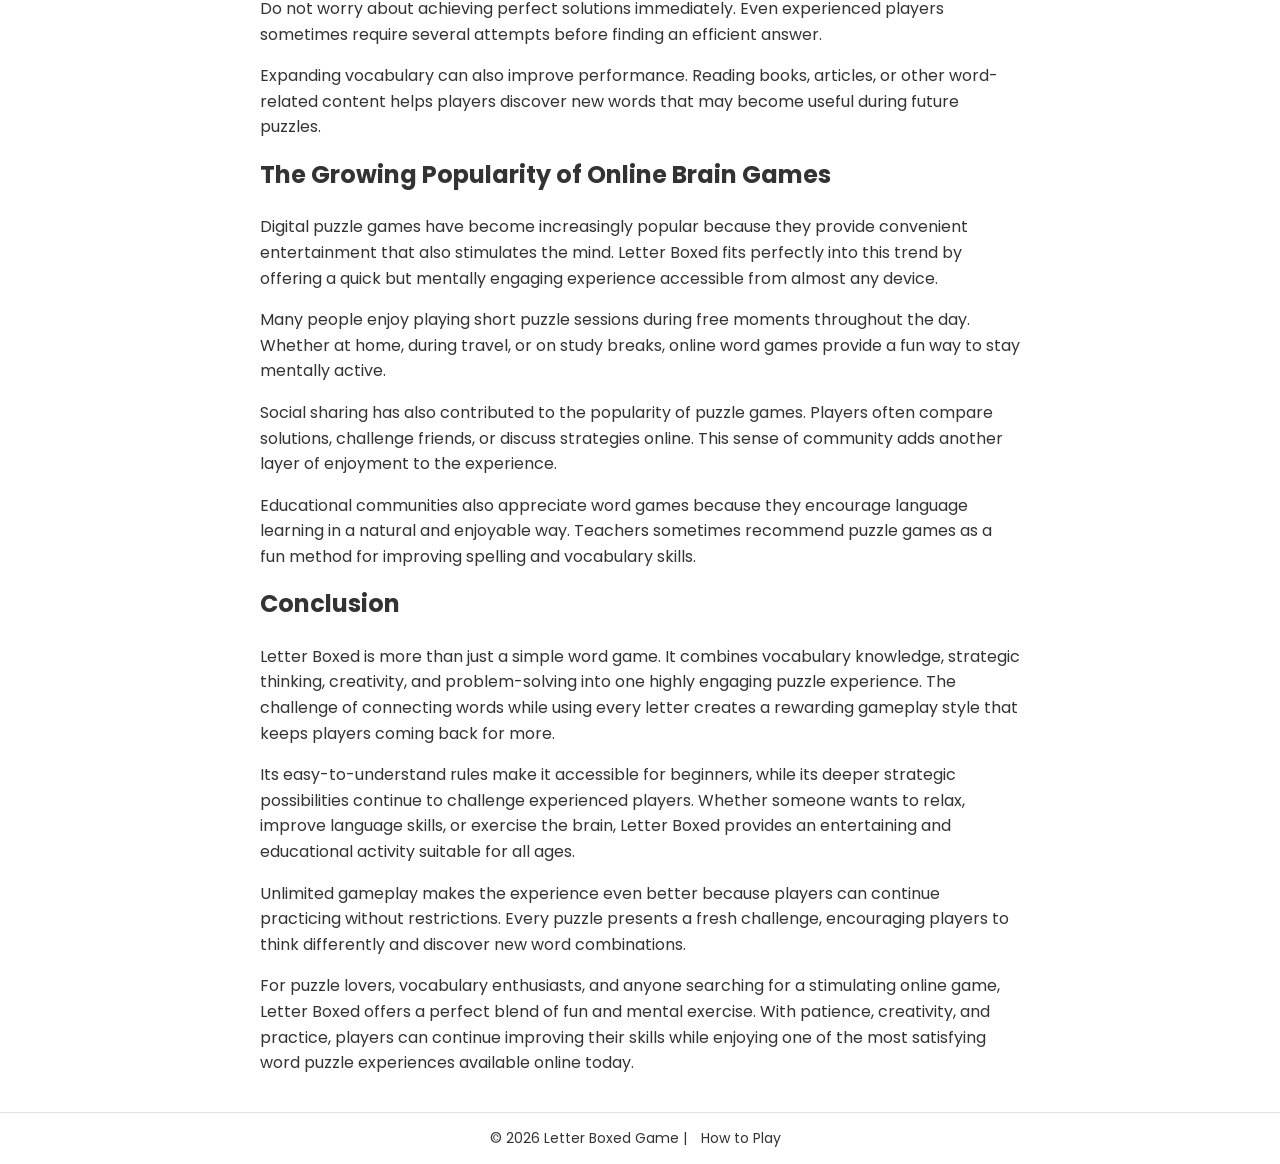
==== commit 454039af: "Move buttons back to header only, remove duplicates and fix HTML structure" ====
--- a/index.html
+++ b/index.html
@@ -500,10 +500,7 @@
 
     <header class="game-header">
       <a class="game-title" href="#">Letter Boxed</a>
-    </header>
-    
-    <!-- React app container -->
-    <div id="root"></div>
+      <div class="header-controls">
         <button id="unlimited-btn" class="unlimited-btn">Unlimited</button>
         <button id="stats-btn" class="unlimited-btn stats-btn">
           <span class="stats-icon">📊</span> Stats
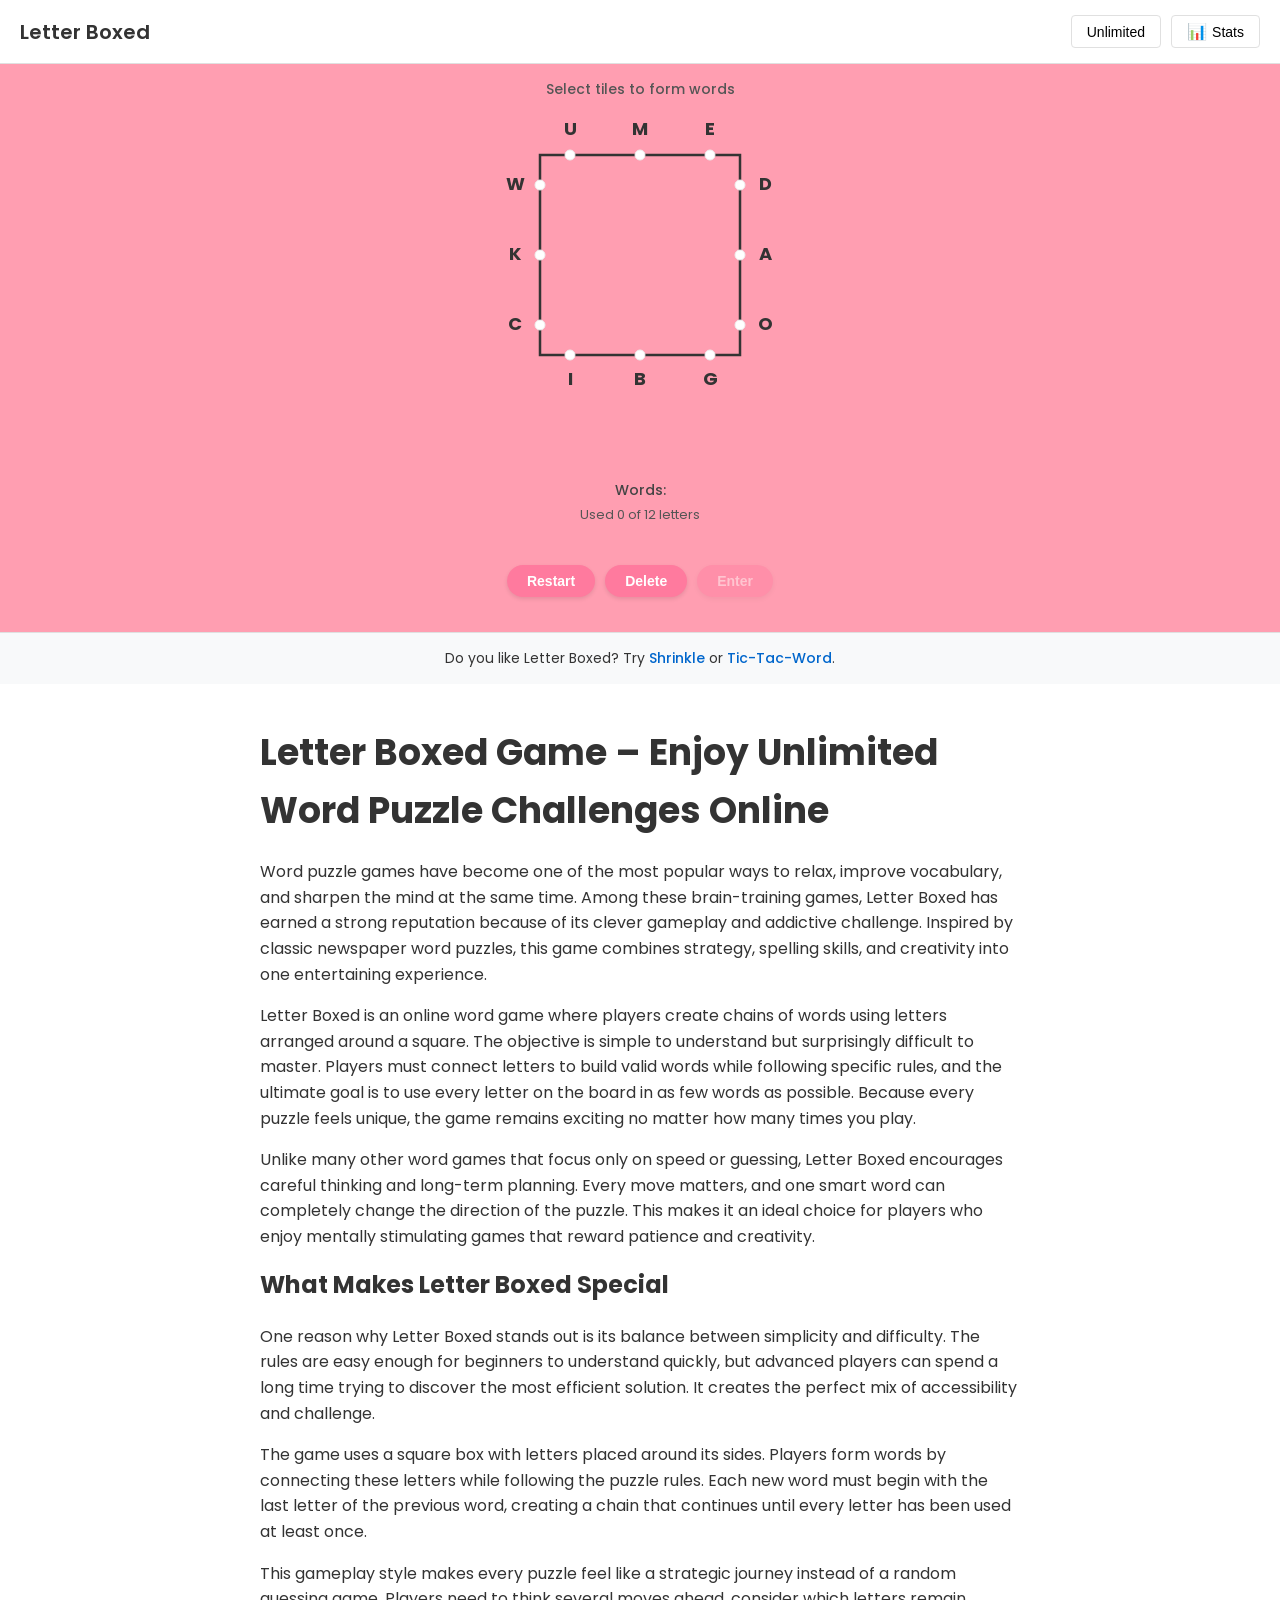
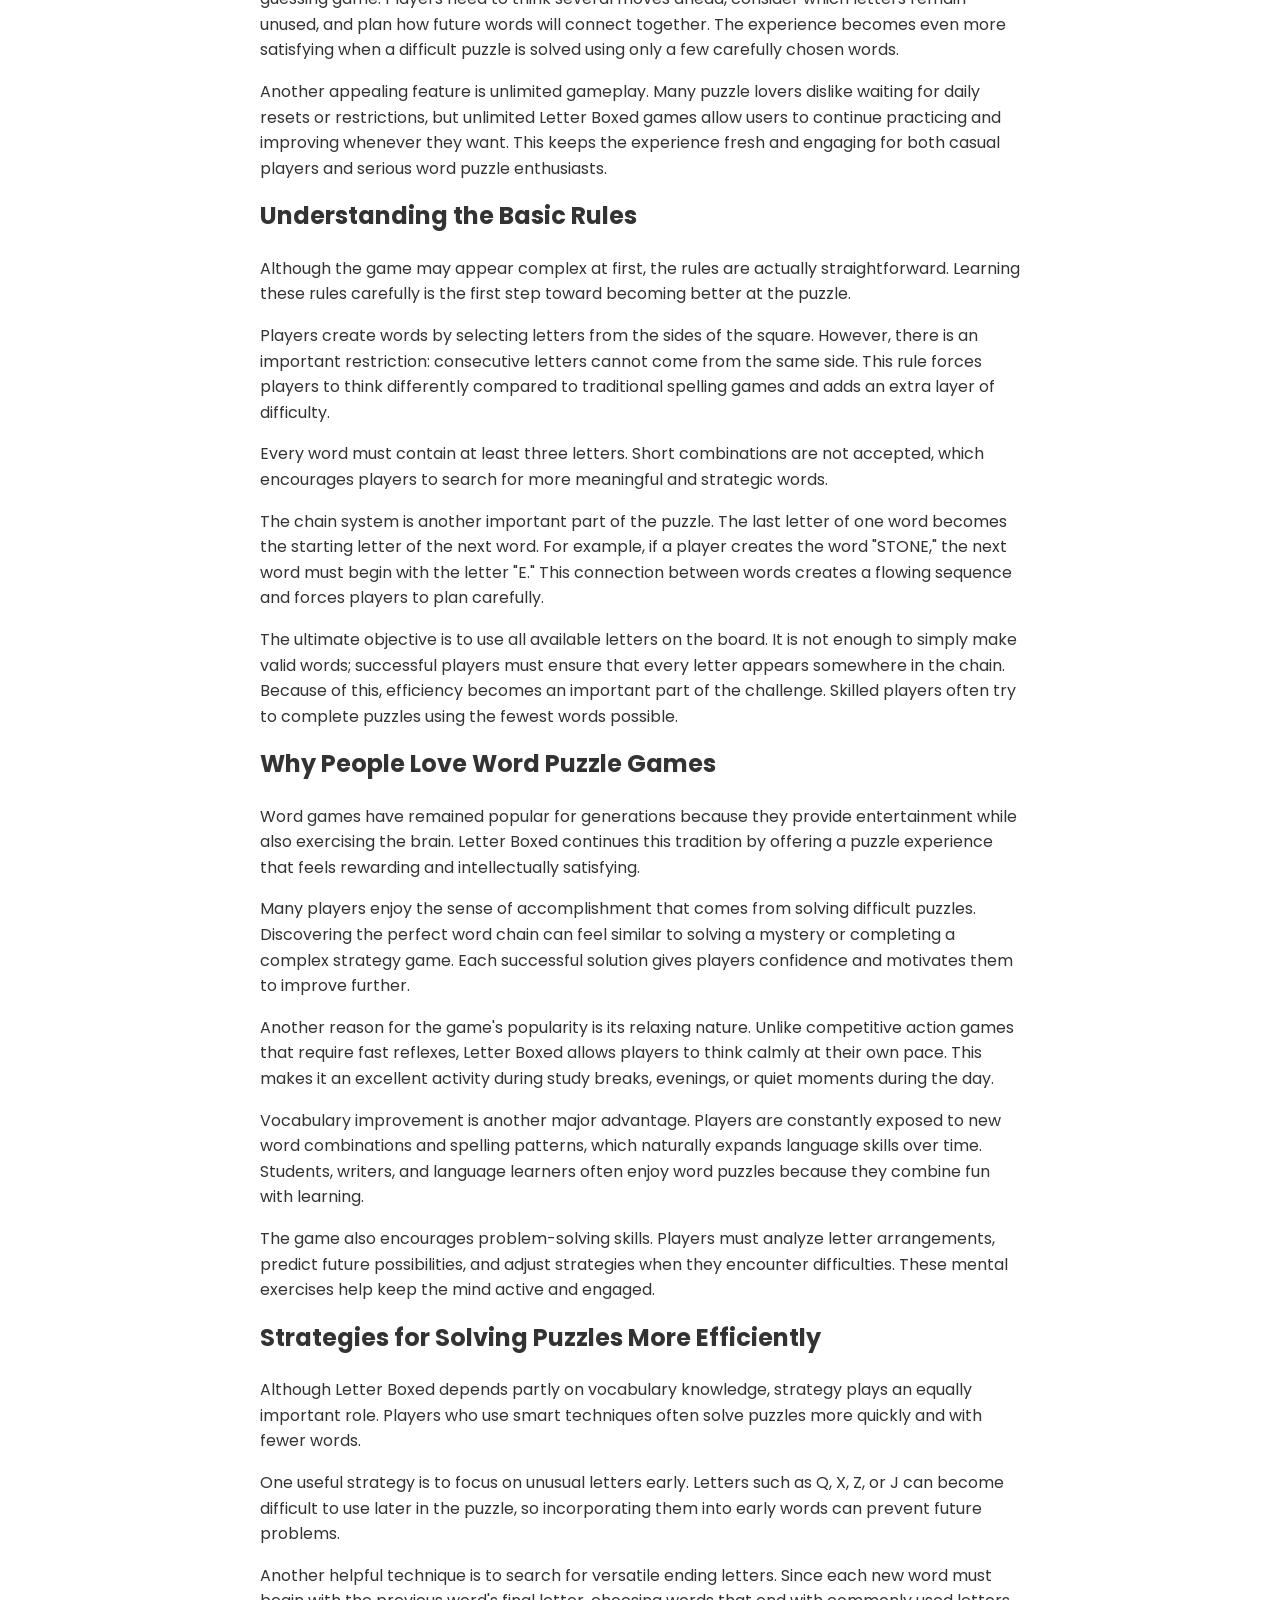
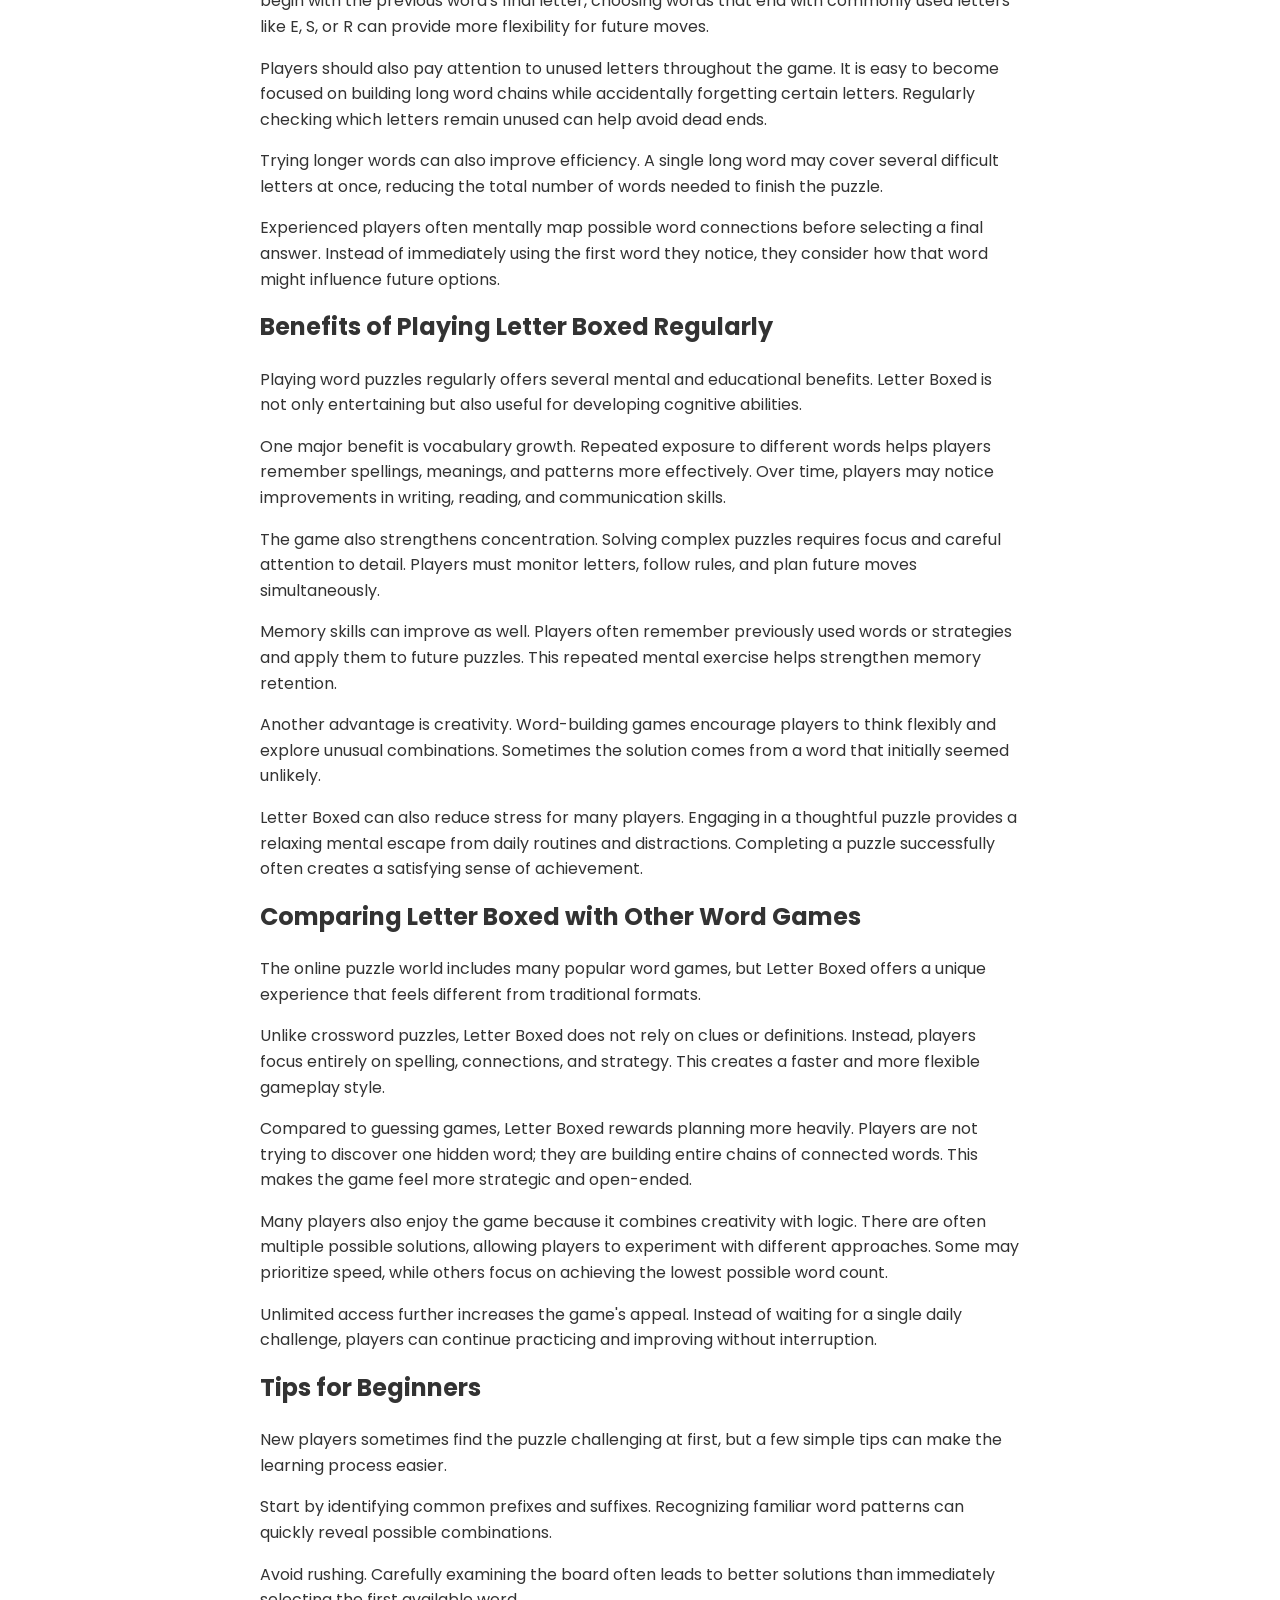
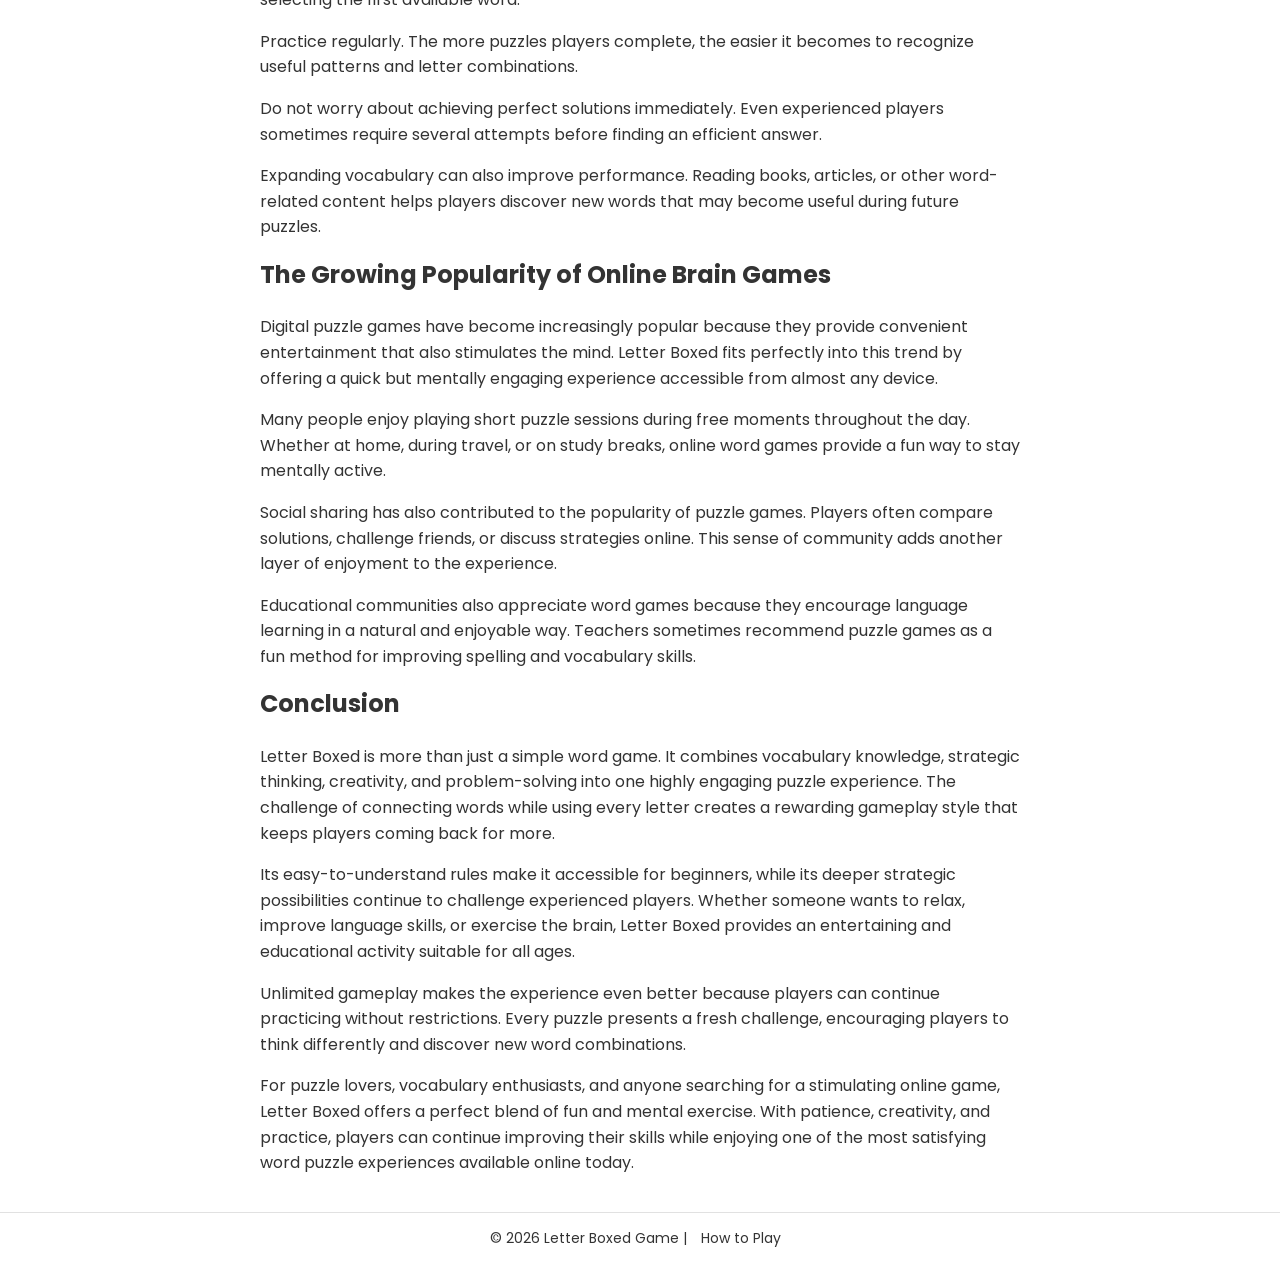
==== commit 7372aa40: "Add 20px space between hero section and article" ====
--- a/index.html
+++ b/index.html
@@ -378,7 +378,7 @@
 
 .seo-content {
   max-width: 800px;
-  margin: -80px auto 0;
+  margin: 20px auto 0;
   padding: 20px 20px;
   line-height: 1.6;
   color: var(--text-color);
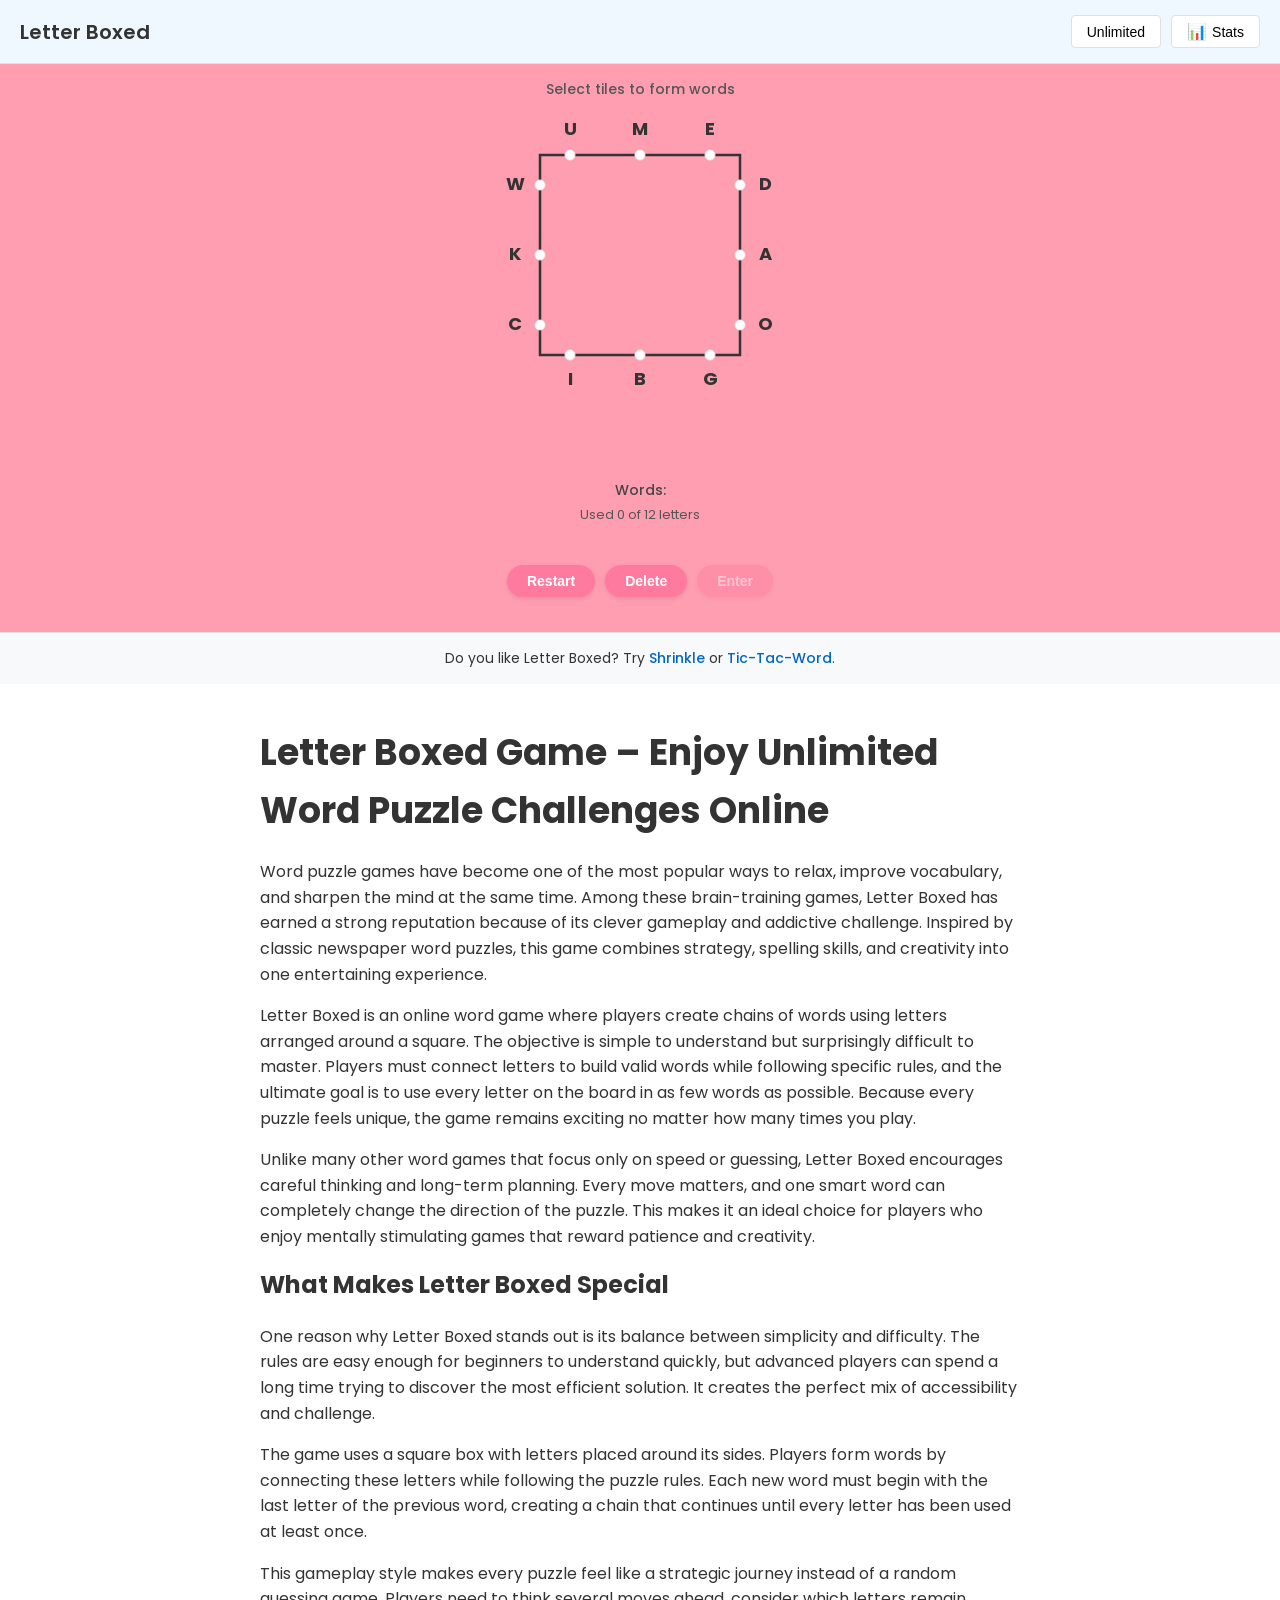
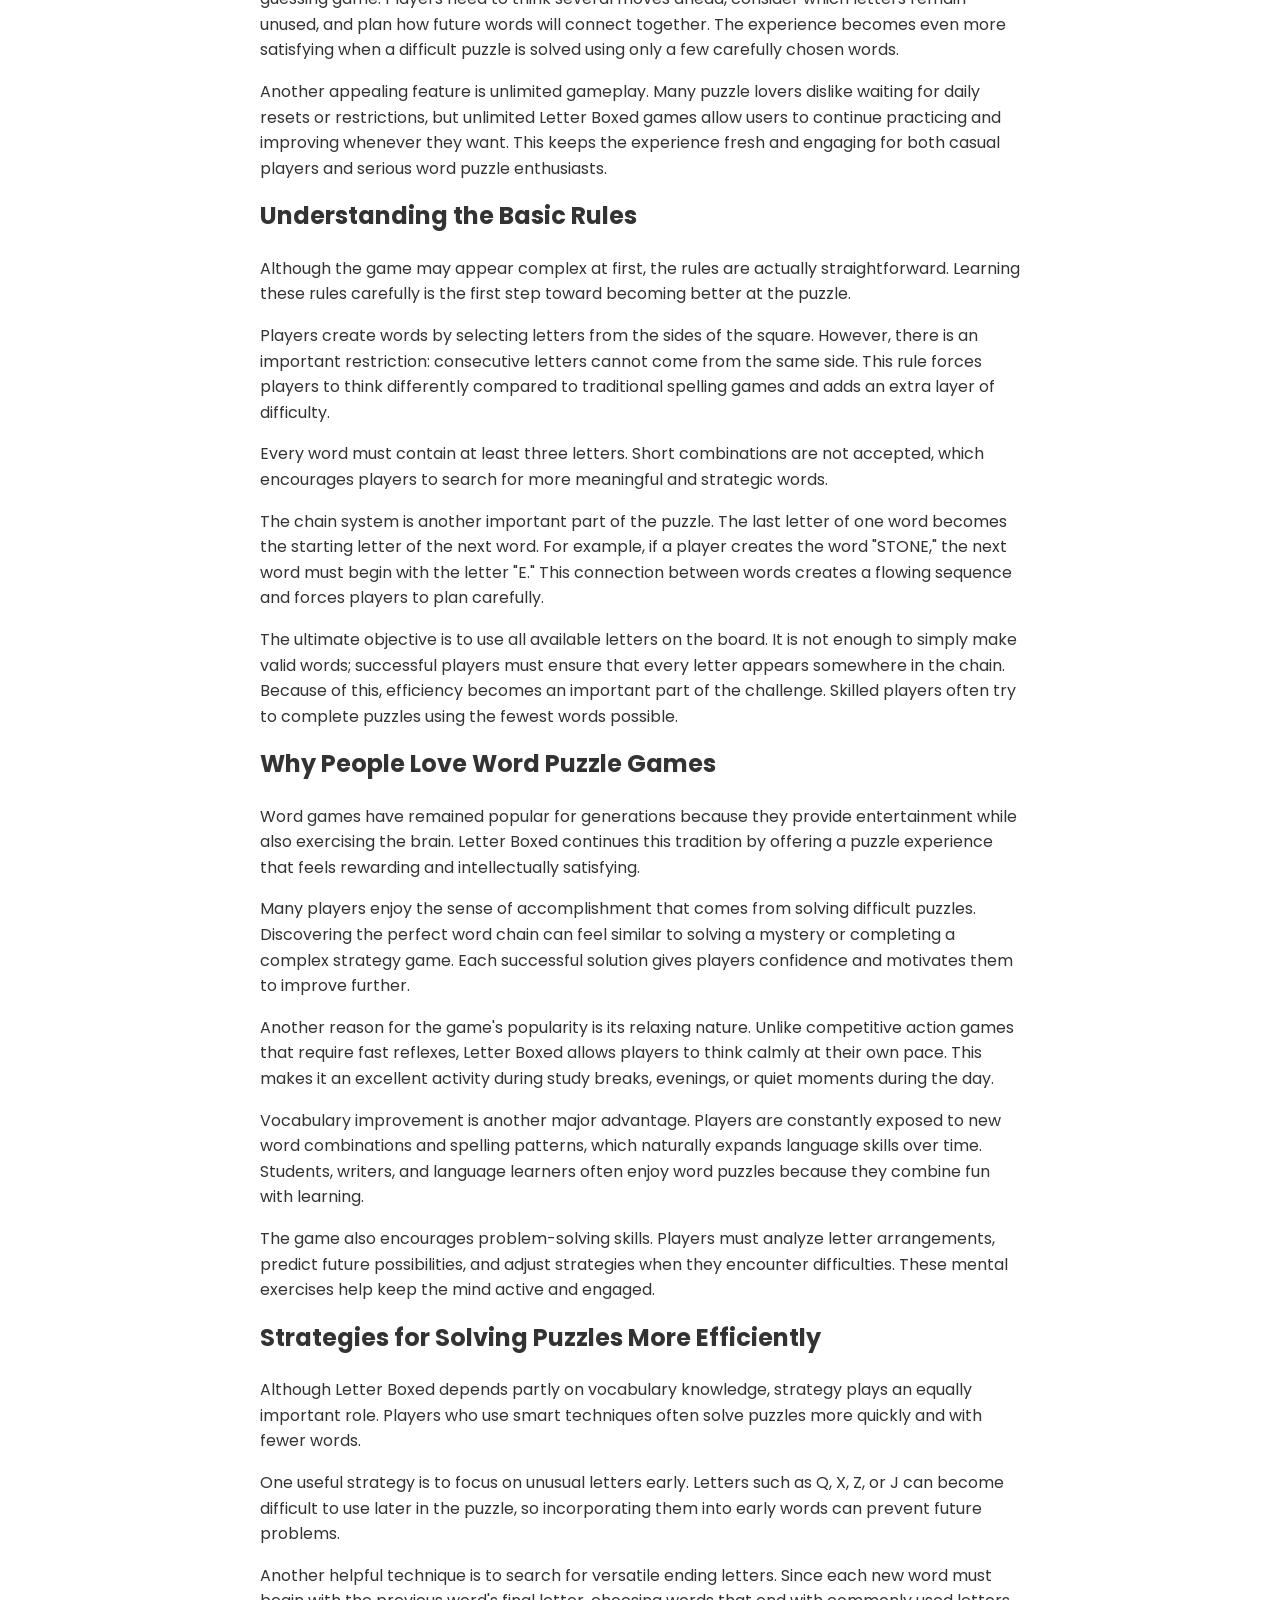
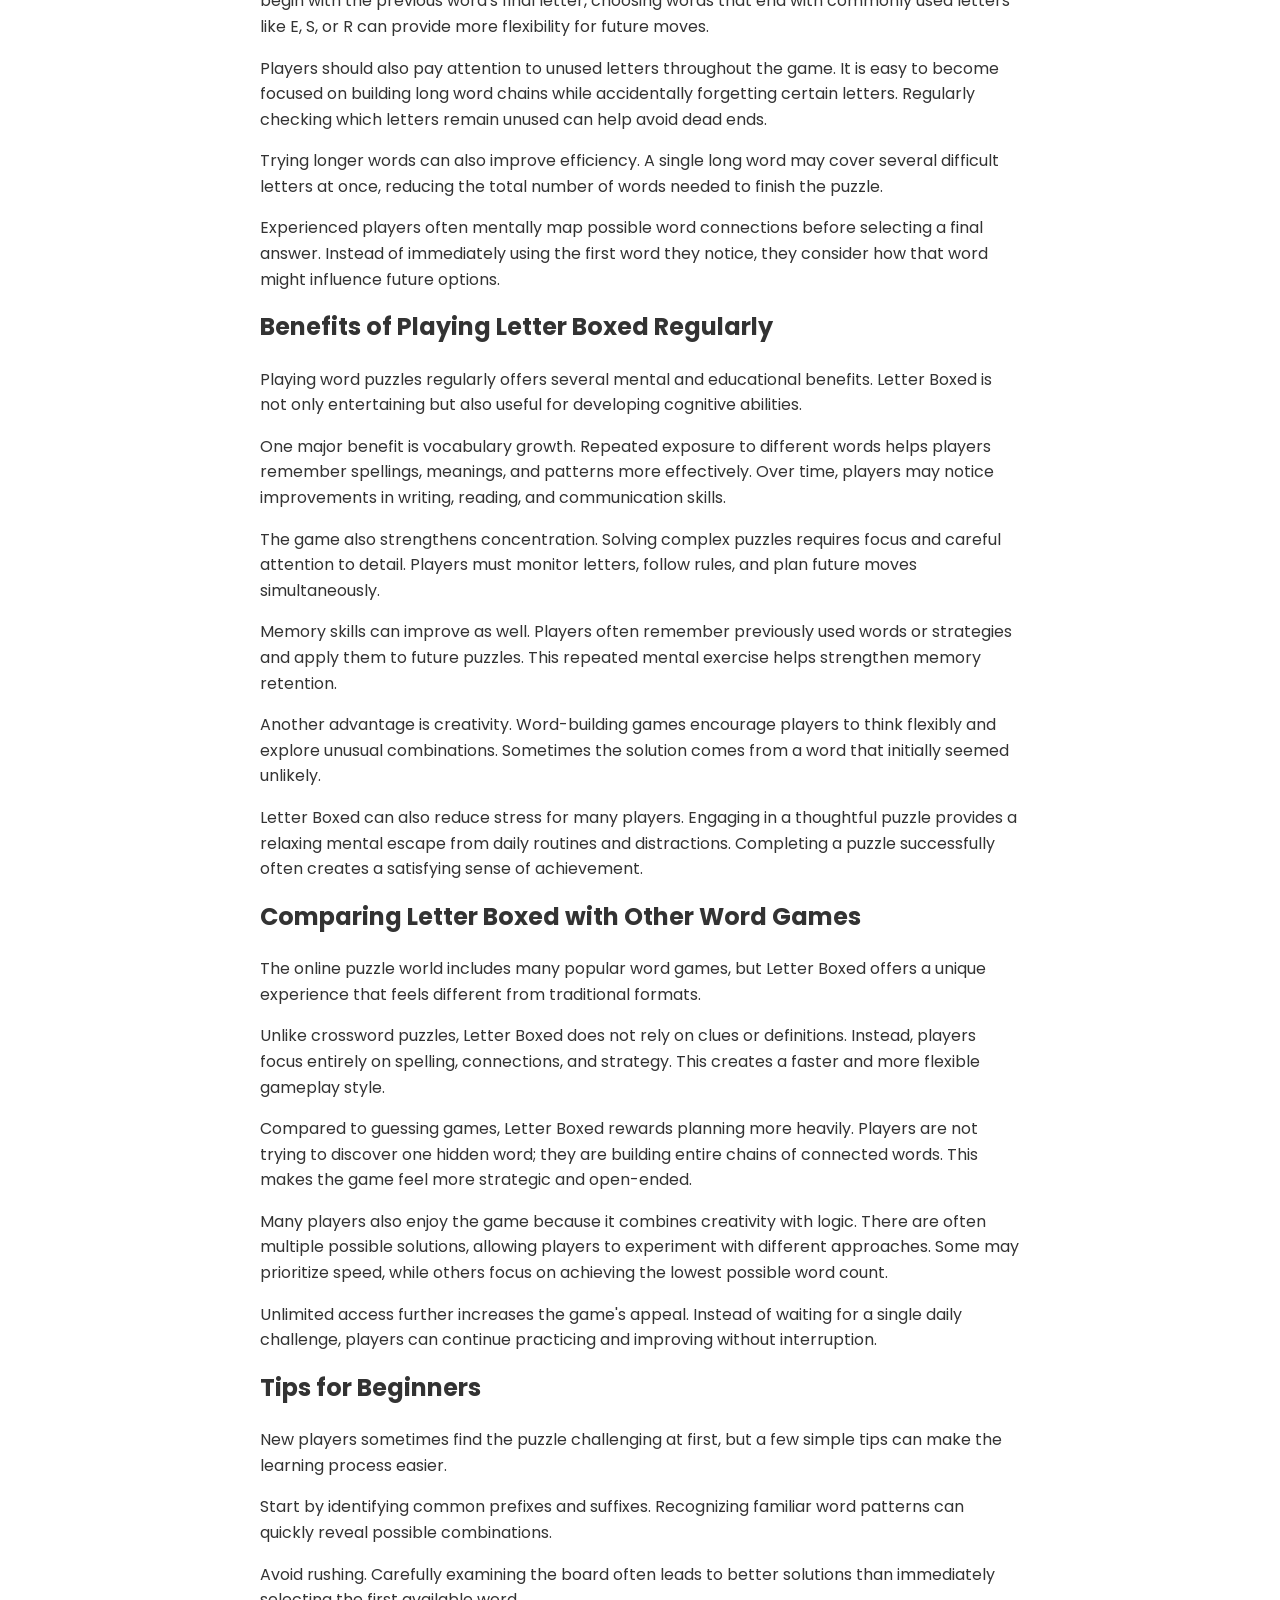
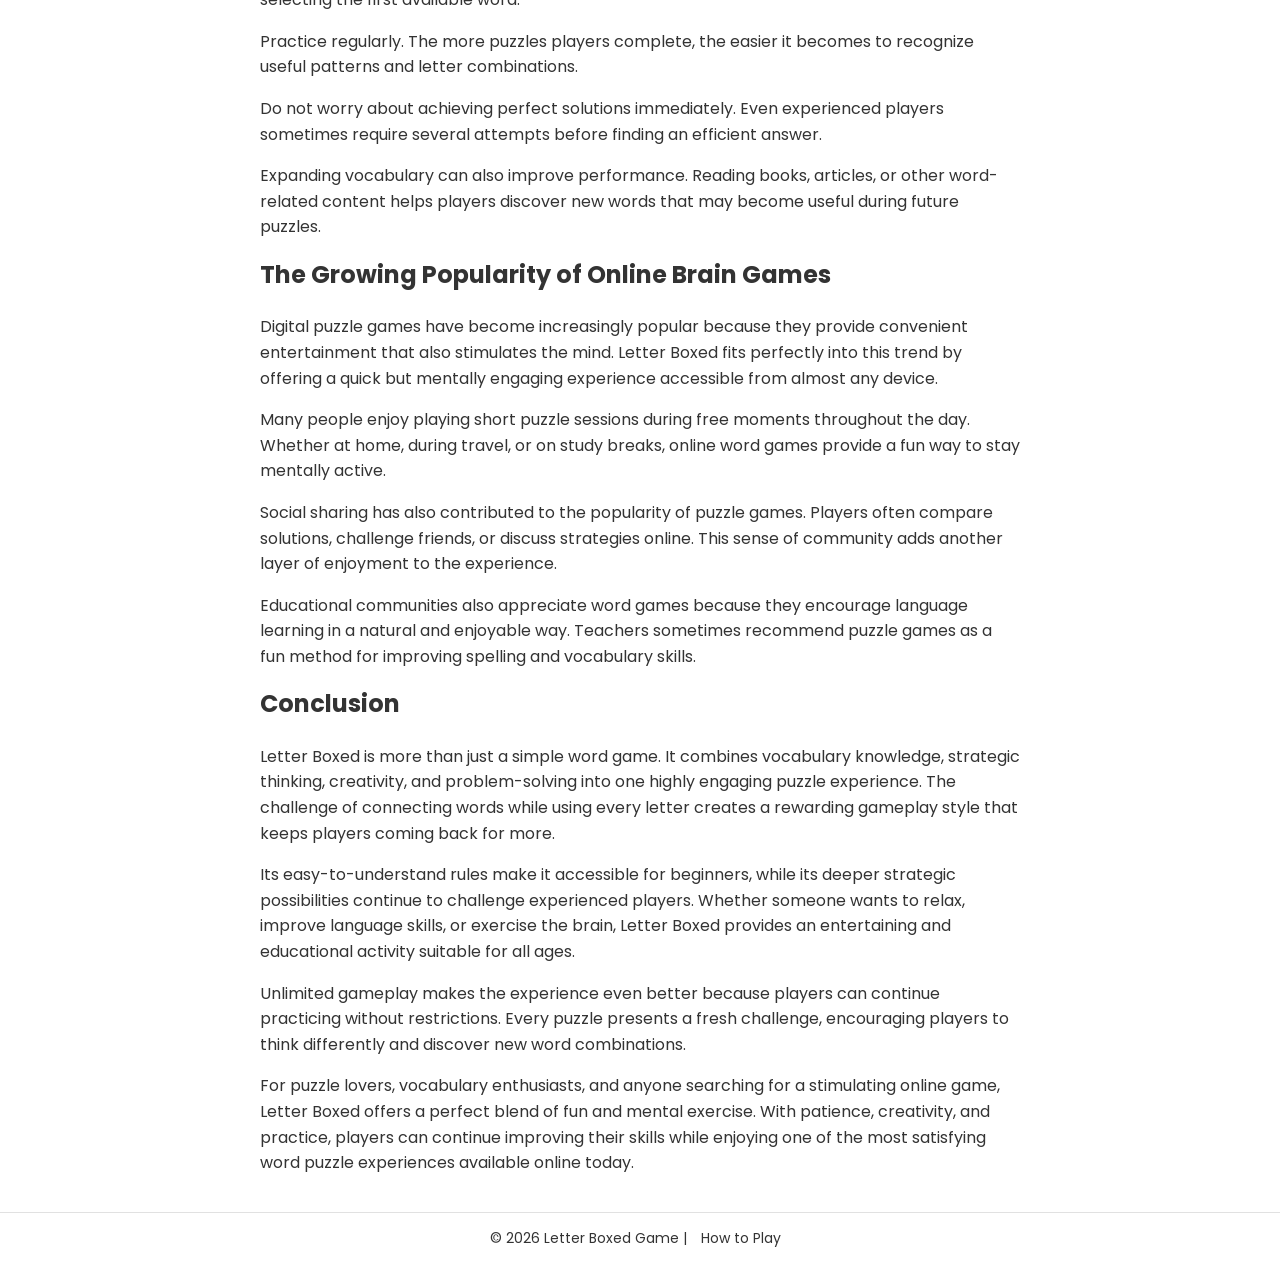
==== commit 2fe23e60: "color change" ====
--- a/index.html
+++ b/index.html
@@ -58,7 +58,7 @@
   align-items: center;
   padding: 15px 20px;
   border-bottom: 1px solid var(--border-color);
-  background-color: white;
+  background-color: aliceblue;
 }
 
 .game-title {
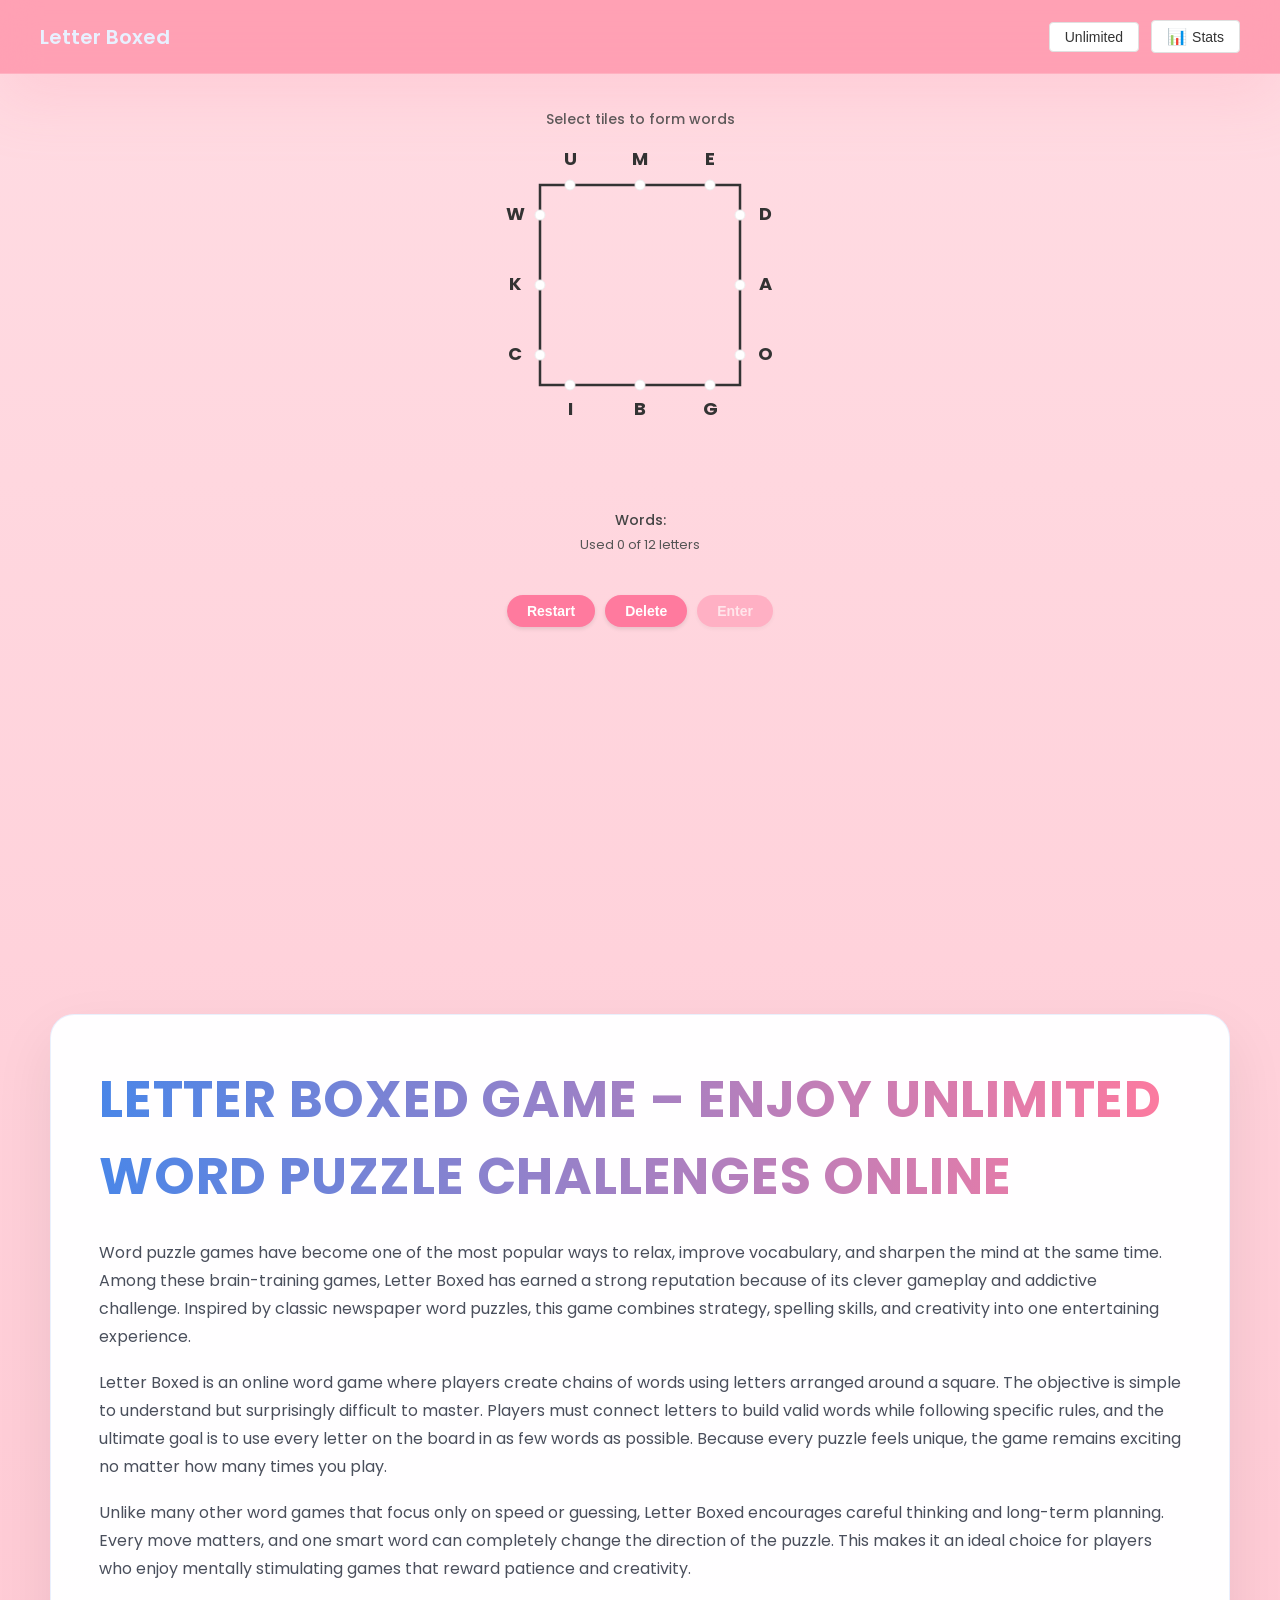
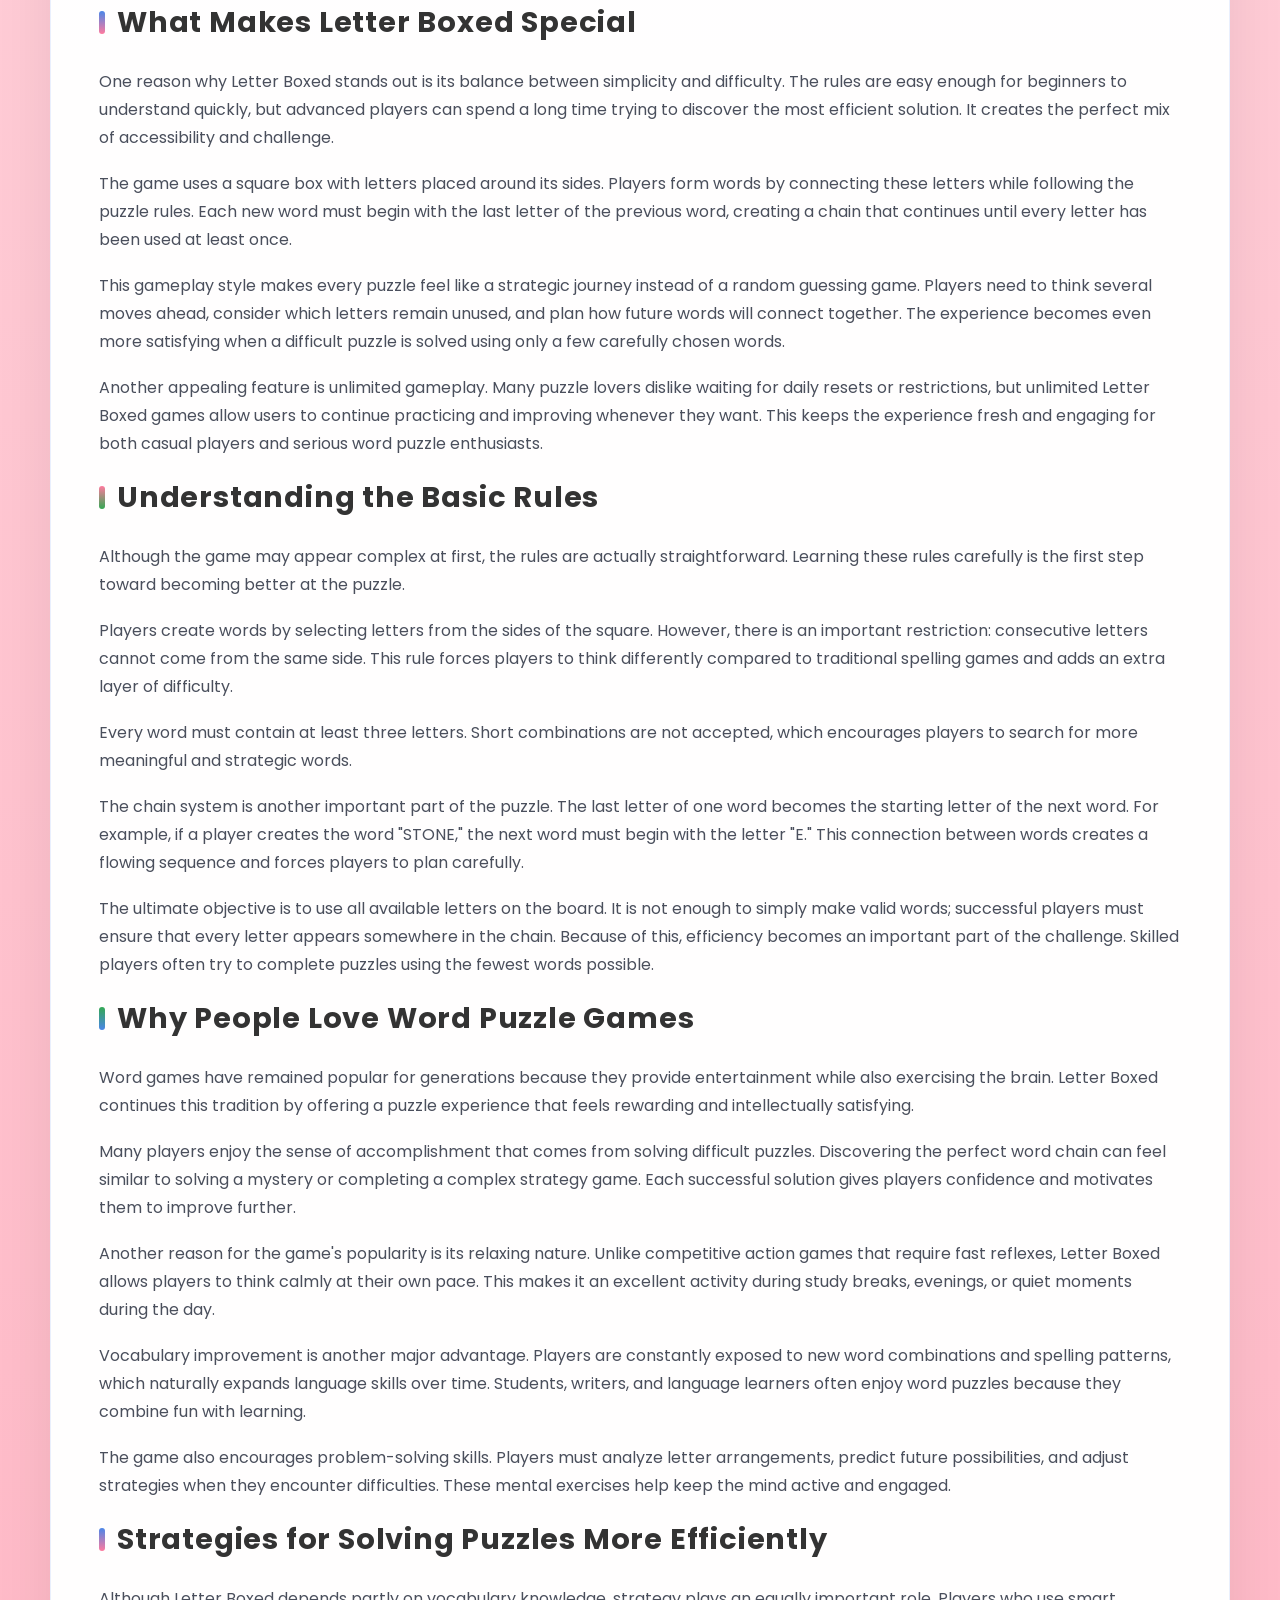
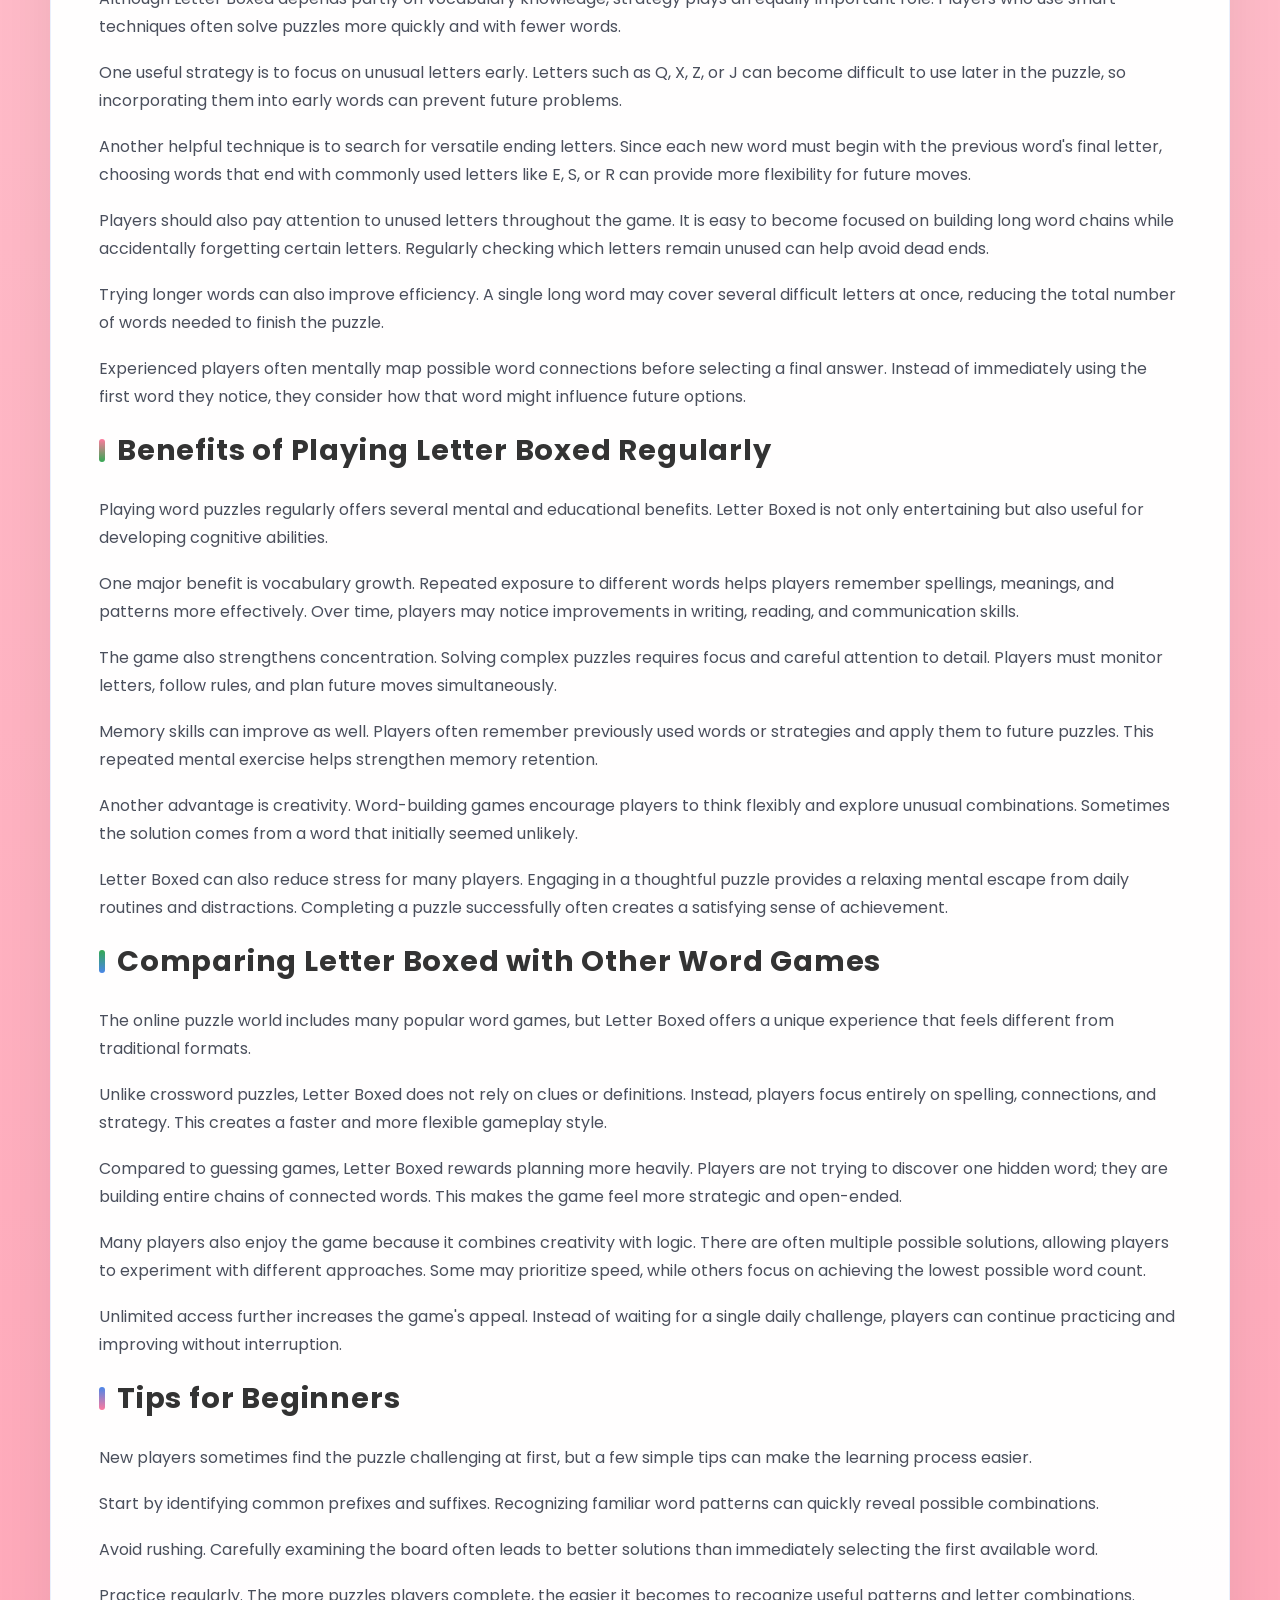
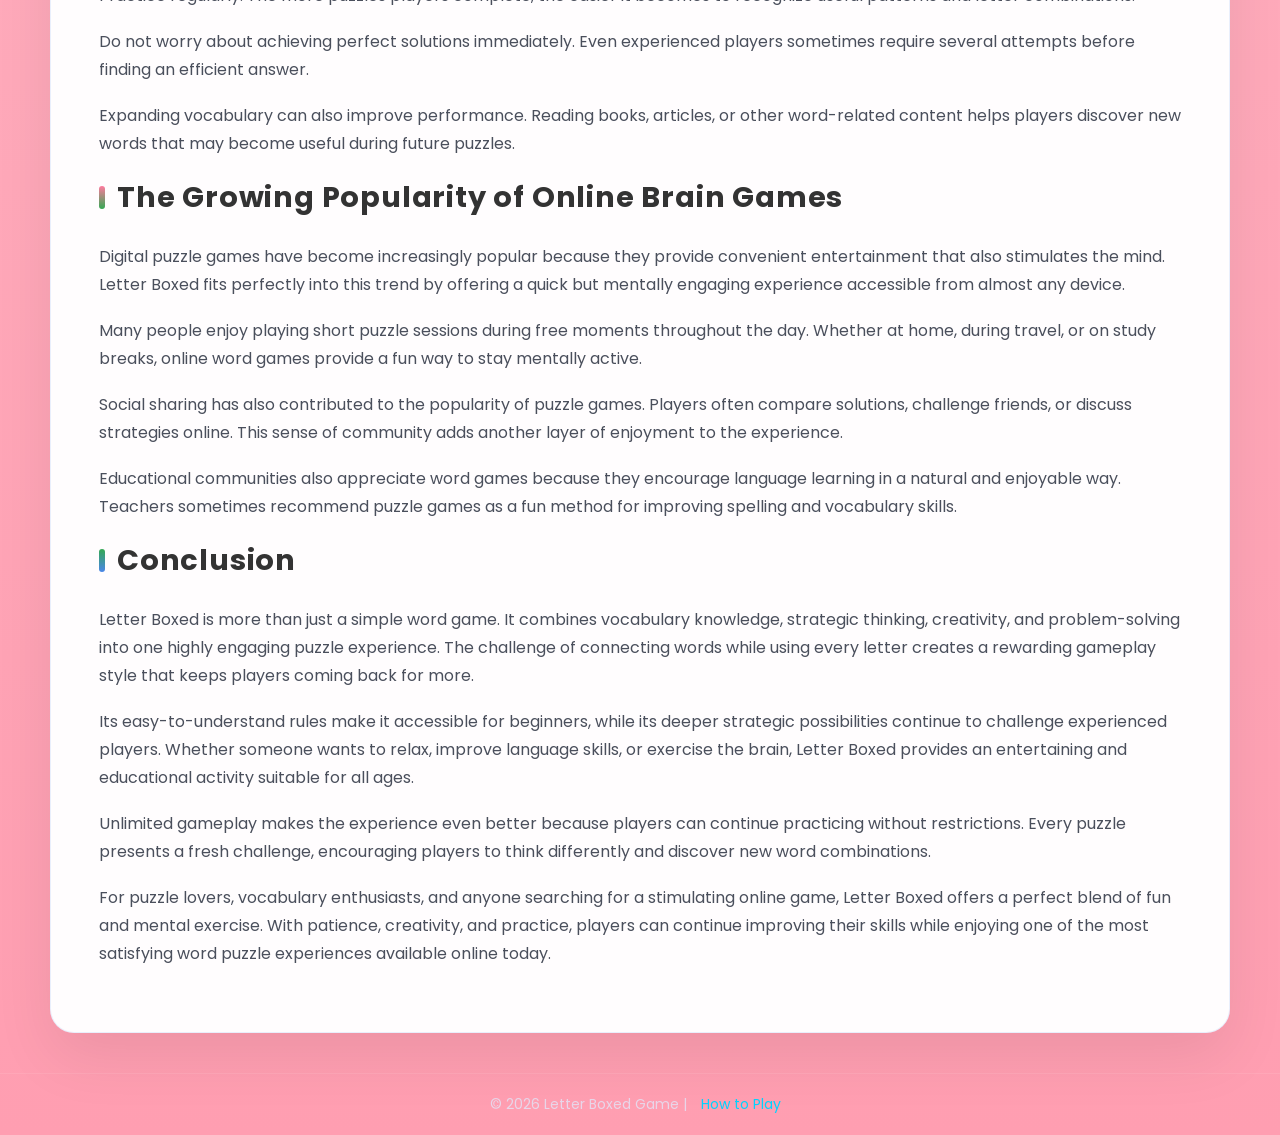
==== commit c74f6c7f: "change design" ====
--- a/index.html
+++ b/index.html
@@ -11,12 +11,20 @@
       /* Letter Boxed Game - Comprehensive CSS */
 
 :root {
+  --bg-dark: #050816;
+  --bg-panel: rgba(10, 18, 40, 0.82);
+  --panel-border: rgba(255, 255, 255, 0.12);
+  --text-main: #e8f1ff;
+  --text-muted: #a5b2ce;
+  --accent-blue: #00d4ff;
+  --accent-purple: #a855f7;
+  --accent-green: #39ff14;
+  --shadow: 0 30px 80px rgba(0, 0, 0, 0.35);
+  --border-color: rgba(255, 255, 255, 0.12);
   --pink-bg: #FF9EB1;
   --pink-button: #FF7A9E;
   --pink-button-hover: #FF6B93;
   --text-color: #333333;
-  --link-color: #0066cc;
-  --border-color: #e0e0e0;
   --green-score: #0eb16e;
   --blue-selected: #4A86E8;
   --green-used: #34A853;
@@ -34,6 +42,8 @@
   overflow-x: hidden;
   margin: 0;
   padding: 0;
+  background: linear-gradient(180deg, #FFDCE3 0%, #FF9EB1 100%);
+  color: var(--text-main);
 }
 
 #root {
@@ -47,41 +57,53 @@
 
 .main-content {
   display: flex;
-  flex: 1;
-  justify-content: center;
-  background-color: var(--pink-bg);
+  flex-direction: column;
+  width: 100%;
+  min-height: 100vh;
+  padding: 20px 0 60px;
 }
 
 .game-header {
+  position: sticky;
+  top: 0;
+  left: 0;
+  right: 0;
+  z-index: 999;
   display: flex;
   justify-content: space-between;
   align-items: center;
-  padding: 15px 20px;
-  border-bottom: 1px solid var(--border-color);
-  background-color: aliceblue;
+  padding: 20px 40px;
+  width: 100%;
+  background: rgba(255, 158, 177, 0.95);
+  backdrop-filter: blur(18px);
+  border-bottom: 1px solid rgba(255, 255, 255, 0.18);
+  box-shadow: 0 24px 60px rgba(255, 160, 180, 0.25);
 }
 
 .game-title {
   font-size: 20px;
   font-weight: 600;
-  color: var(--text-color);
+  color: var(--text-main);
   margin: 0;
   text-decoration: none;
 }
 
 .header-controls {
   display: flex;
-  gap: 10px;
+  gap: 12px;
+  align-items: center;
 }
 
 .unlimited-btn {
   background-color: white;
-  border: 1px solid var(--border-color);
+  border: 1px solid #e0e0e0;
   padding: 6px 15px;
   border-radius: 4px;
   font-size: 14px;
   cursor: pointer;
   transition: all 0.2s ease;
+  color: var(--text-color);
+  font-weight: 500;
 }
 
 .unlimited-btn:hover {
@@ -377,19 +399,66 @@
 }
 
 .seo-content {
-  max-width: 800px;
-  margin: 20px auto 0;
-  padding: 20px 20px;
-  line-height: 1.6;
-  color: var(--text-color);
+  position: relative;
+  max-width: 1180px;
+  width: min(calc(100% - 80px), 1180px);
+  margin: 40px auto 0;
+  padding: 46px 48px;
+  color: var(--text-color);
+  background: rgba(255, 255, 255, 0.98);
+  border-radius: 24px;
+  border: 1px solid rgba(74, 134, 232, 0.12);
+  box-shadow: 0 24px 60px rgba(0, 0, 0, 0.08);
+  overflow: visible;
+  animation: fadeInUp 0.8s ease both;
 }
 
 .seo-content h1, .seo-content h2 {
-  margin-bottom: 20px;
-}
+  margin-bottom: 24px;
+  color: var(--text-color);
+  font-weight: 700;
+  text-align: left;
+  letter-spacing: 0.8px;
+}
+
+.seo-content h1 {
+  text-transform: uppercase;
+}
+
+.seo-content h1 {
+  font-size: clamp(2.2rem, 4vw, 3.2rem);
+  background: linear-gradient(90deg, #4A86E8, #FF7A9E);
+  -webkit-background-clip: text;
+  -webkit-text-fill-color: transparent;
+  background-clip: text;
+}
+
+.seo-content h2 {
+  font-size: 1.8rem;
+  position: relative;
+  padding-left: 18px;
+  color: var(--text-color);
+}
+
+.seo-content h2::before {
+  content: '';
+  position: absolute;
+  left: 0;
+  top: 10px;
+  width: 6px;
+  height: calc(100% - 20px);
+  border-radius: 999px;
+  background: linear-gradient(180deg, #4A86E8, #FF7A9E);
+}
+
+.seo-content h2:nth-of-type(3n+1)::before { background: linear-gradient(180deg, #4A86E8, #FF7A9E); }
+.seo-content h2:nth-of-type(3n+2)::before { background: linear-gradient(180deg, #FF7A9E, #34A853); }
+.seo-content h2:nth-of-type(3n+3)::before { background: linear-gradient(180deg, #34A853, #4A86E8); }
 
 .seo-content p {
-  margin-bottom: 16px;
+  margin-bottom: 18px;
+  color: #4a4f5c;
+  line-height: 1.75;
 }
 
 .seo-content ul {
@@ -402,16 +471,18 @@
 }
 
 footer {
-    color: var(--text-color);
+    color: rgba(225, 235, 255, 0.72);
     text-align: center;
-    border-top: 1px solid #e1e1e1;
-    padding: 15px 20px;
+    border-top: 1px solid rgba(255, 255, 255, 0.08);
+    padding: 20px 20px;
     font-family: 'Poppins', sans-serif;
     font-size: 14px;
+    background: transparent;
+    margin-top: 40px;
 }
 
 footer a {
-  color: var(--text-color);
+  color: var(--accent-blue);
   text-decoration: none;
   margin: 0 10px;
 }
@@ -420,55 +491,70 @@
   text-decoration: underline;
 }
 
+@keyframes fadeInUp {
+  from {
+    opacity: 0;
+    transform: translateY(24px);
+  }
+  to {
+    opacity: 1;
+    transform: translateY(0);
+  }
+}
+
+@media (max-width: 992px) {
+  .game-header {
+    padding: 16px 24px;
+  }
+
+  .seo-content {
+    padding: 32px 28px;
+  }
+}
+
 @media (max-width: 768px) {
-  .tutorial-dialog {
-    width: 95%;
-    padding: 20px;
+  .game-header {
+    flex-direction: column;
+    align-items: stretch;
+    gap: 14px;
+    padding: 16px 22px;
+  }
+
+  .header-controls {
+    justify-content: center;
+    flex-wrap: wrap;
+    gap: 12px;
+  }
+
+  .seo-content {
+    margin: 24px 16px 0;
+    padding: 28px 24px;
   }
 }
 
 @media (max-width: 480px) {
-  .game-header {
-    padding: 10px 15px;
-  }
-  
   .game-title {
-    font-size: 18px;
-  }
-  
+    font-size: 1.1rem;
+  }
+
   .unlimited-btn {
-    padding: 5px 10px;
-    font-size: 12px;
-  }
-  
-  .streak-banner {
-    gap: 20px;
-    padding: 8px 10px;
-  }
-  
-  .streak-value {
-    font-size: 18px;
-  }
-  
-  .game-container {
-    padding: 10px;
-  }
-  
-  .game-message {
-    font-size: 16px;
-  }
-  
-  .current-word {
-    font-size: 24px;
-  }
-  
-  .control-btn {
-    padding: 6px 15px;
+    width: 100%;
+    padding: 12px 0;
     font-size: 13px;
   }
-}
-.main-title{
-  font-size:36px;
+
+  .seo-content {
+    margin: 18px 12px 0;
+    padding: 24px 18px;
+  }
+
+  .seo-content h1 {
+    font-size: 2rem;
+  }
+
+  .seo-content h2 {
+    font-size: 1.4rem;
+  }
 }
 
 .shrinkle-promotion {
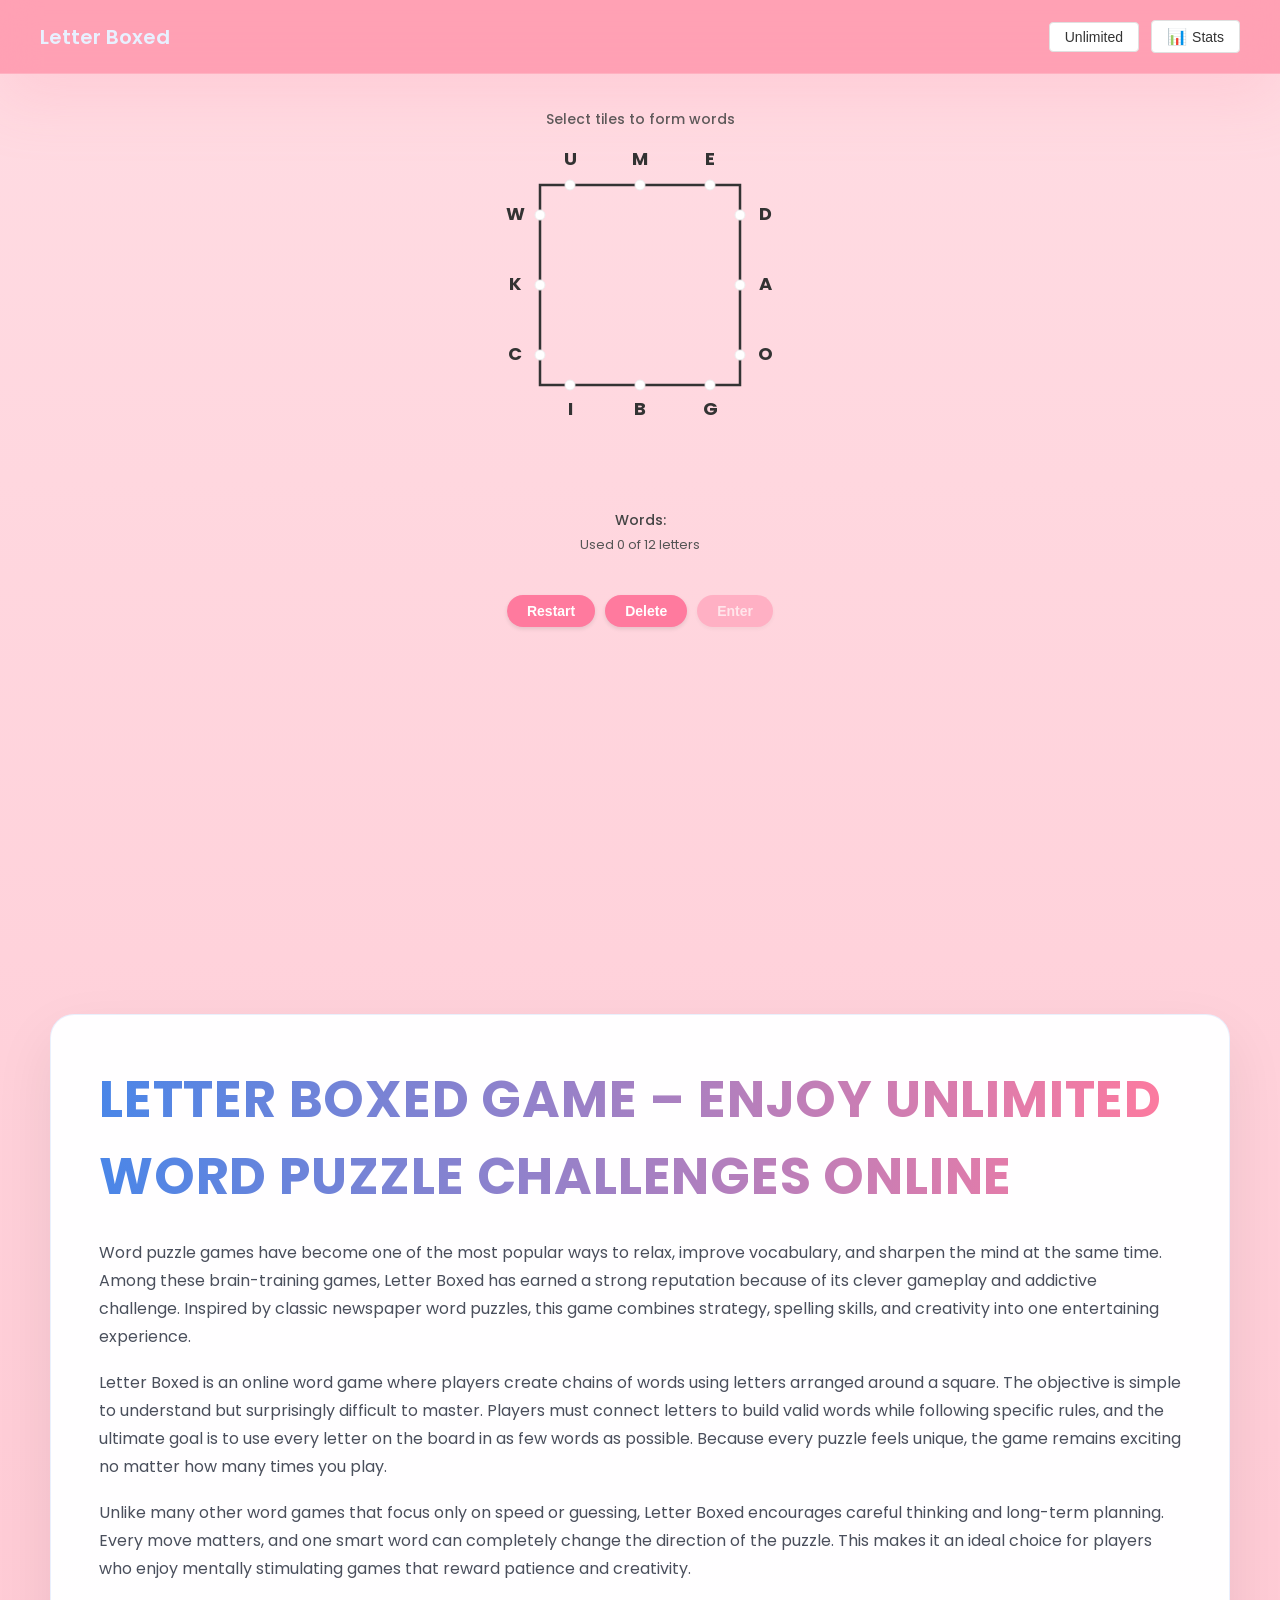
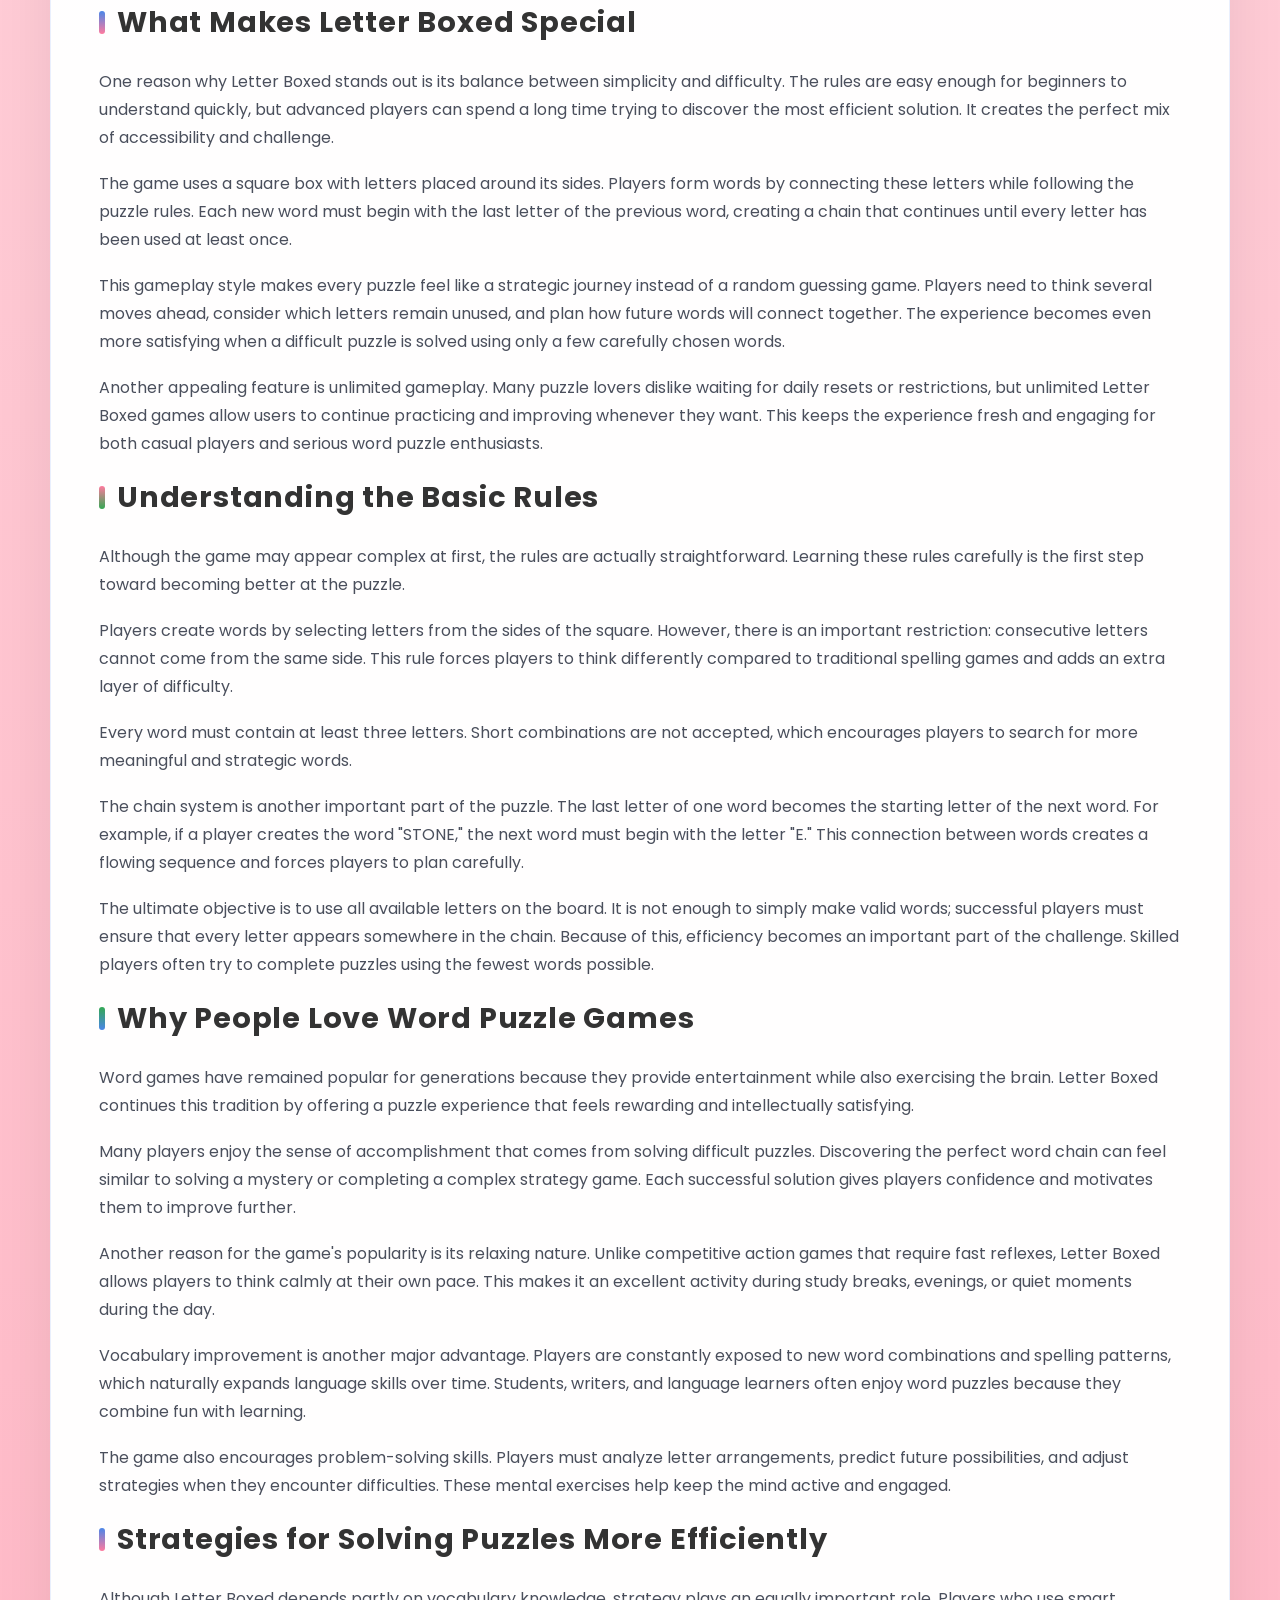
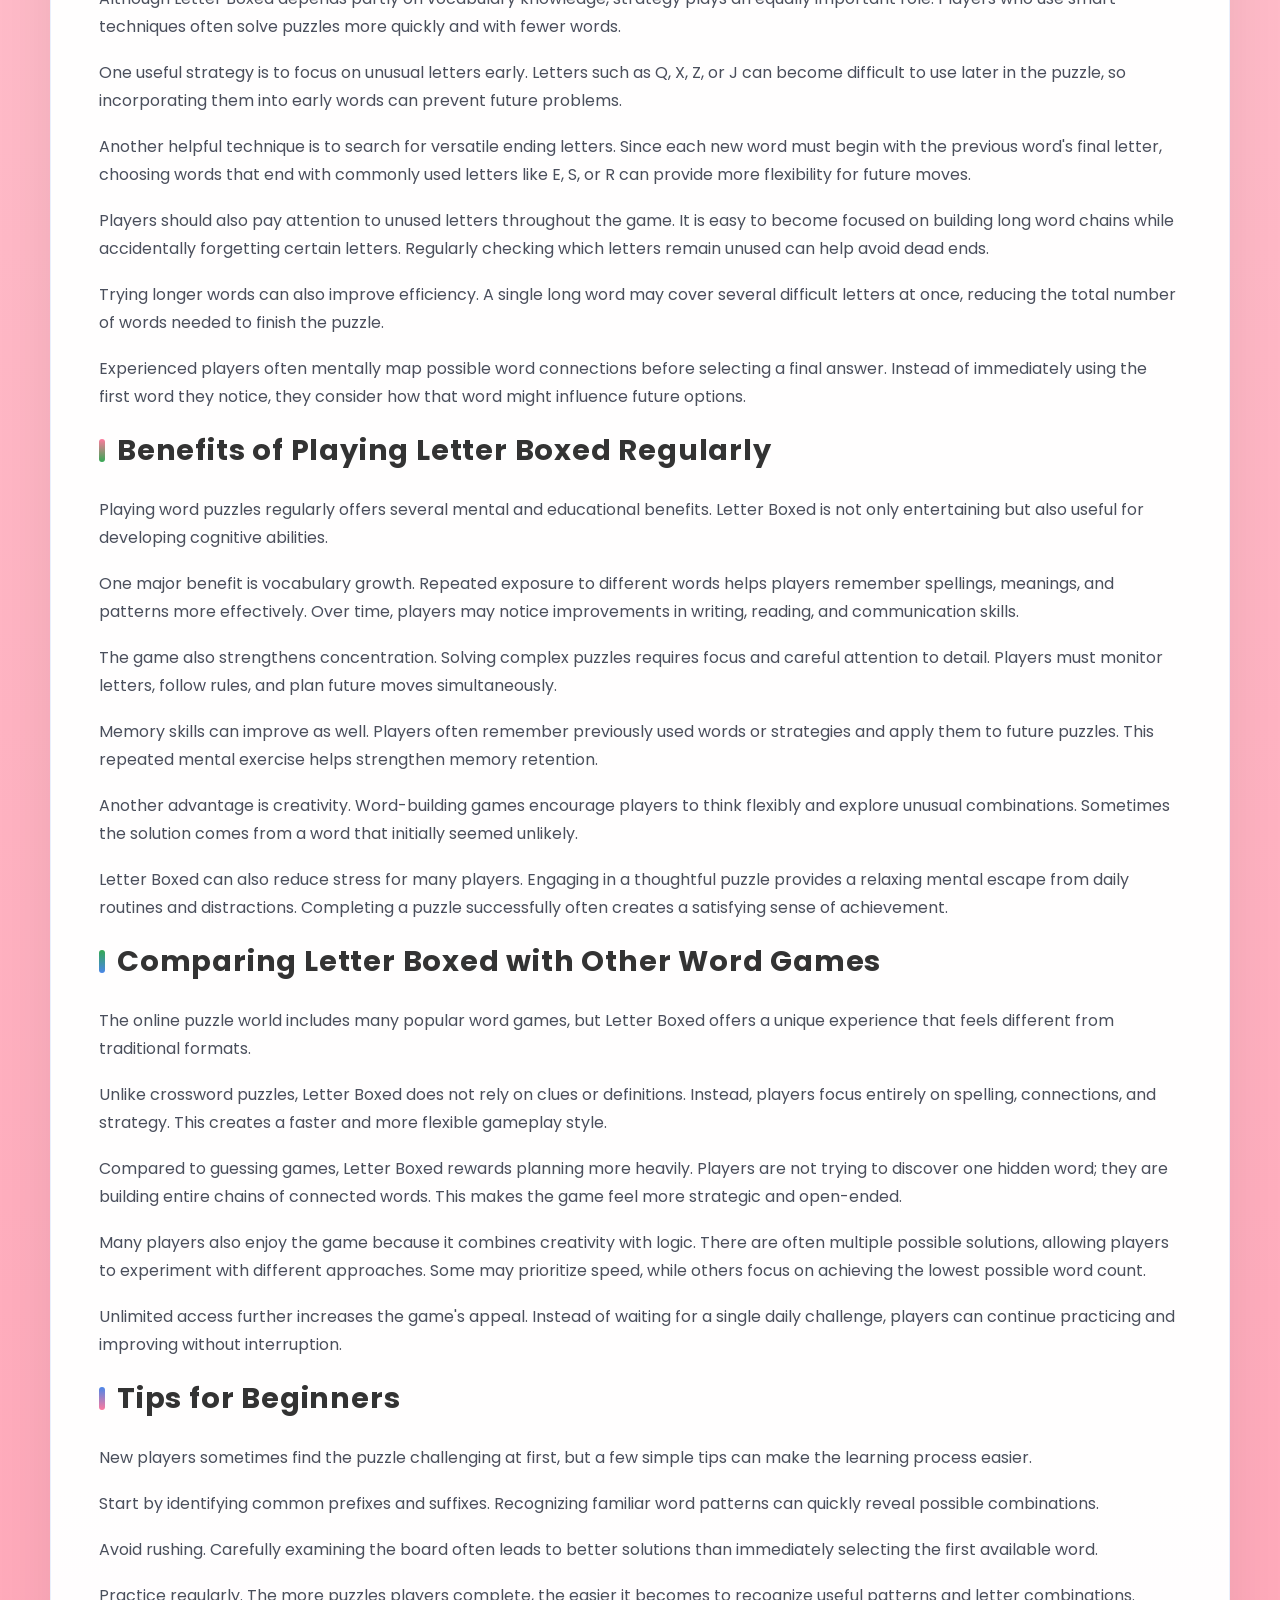
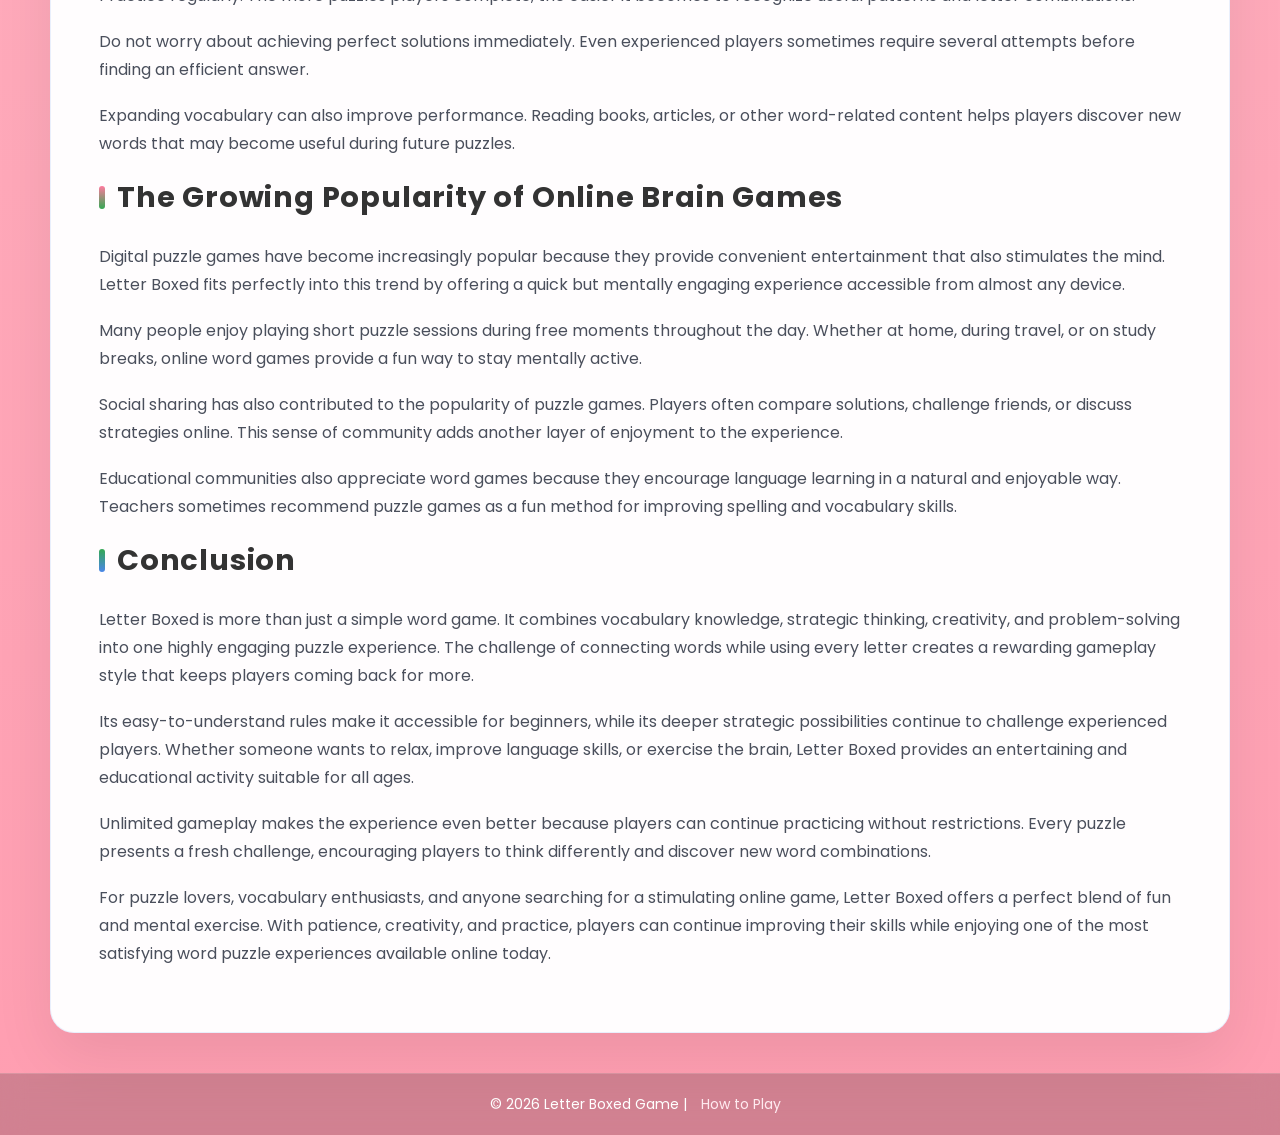
==== commit a4929831: "footer colour" ====
--- a/index.html
+++ b/index.html
@@ -471,18 +471,19 @@
 }
 
 footer {
-    color: rgba(225, 235, 255, 0.72);
+    color: #ffffff;
     text-align: center;
-    border-top: 1px solid rgba(255, 255, 255, 0.08);
+    border-top: 1px solid rgba(255, 255, 255, 0.15);
     padding: 20px 20px;
     font-family: 'Poppins', sans-serif;
     font-size: 14px;
-    background: transparent;
+    background: rgba(0, 0, 0, 0.18);
+    backdrop-filter: blur(12px);
     margin-top: 40px;
 }
 
 footer a {
-  color: var(--accent-blue);
+  color: #FFEBF0;
   text-decoration: none;
   margin: 0 10px;
 }
